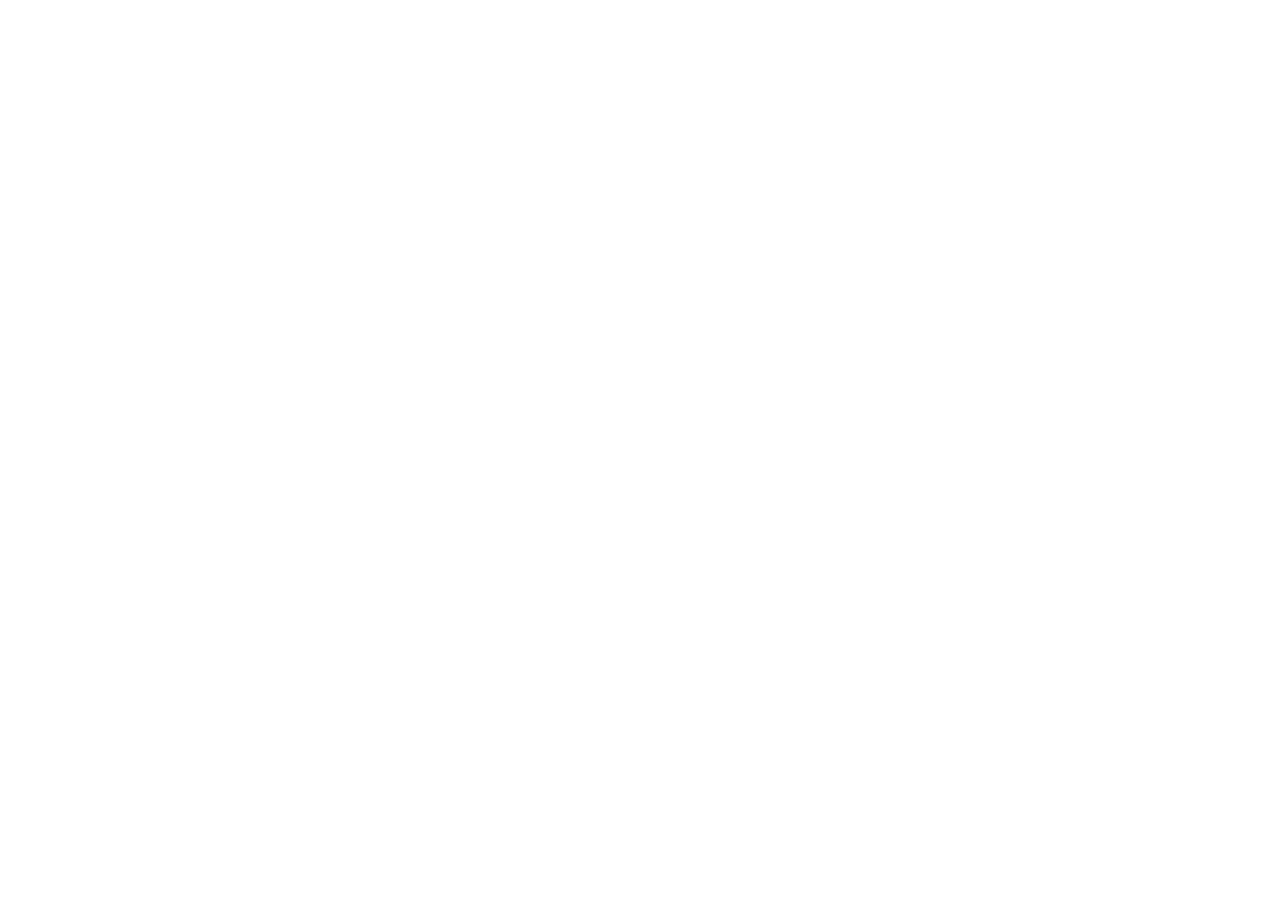
==== index.html @ b8e5d533 "Adding Template" ====
<!DOCTYPE html>
<html lang="en">
<head>
    <meta charset="UTF-8">
    <meta name="viewport" content="width=device-width, initial-scale=1.0">
    <title>Portfolio</title>
    <link rel="stylesheet" href="style.css">
</head>
<body>

    

</body>
</html>
---- style.css ----
* {
    box-sizing: border-box;
    margin: 0;
    padding: 0;
}

body {
    font-family: system-ui, -apple-system, BlinkMacSystemFont, 'Segoe UI', Roboto, sans-serif;
    line-height: 1.6;
    background-color: #ffffff;
    color: #000000;
}
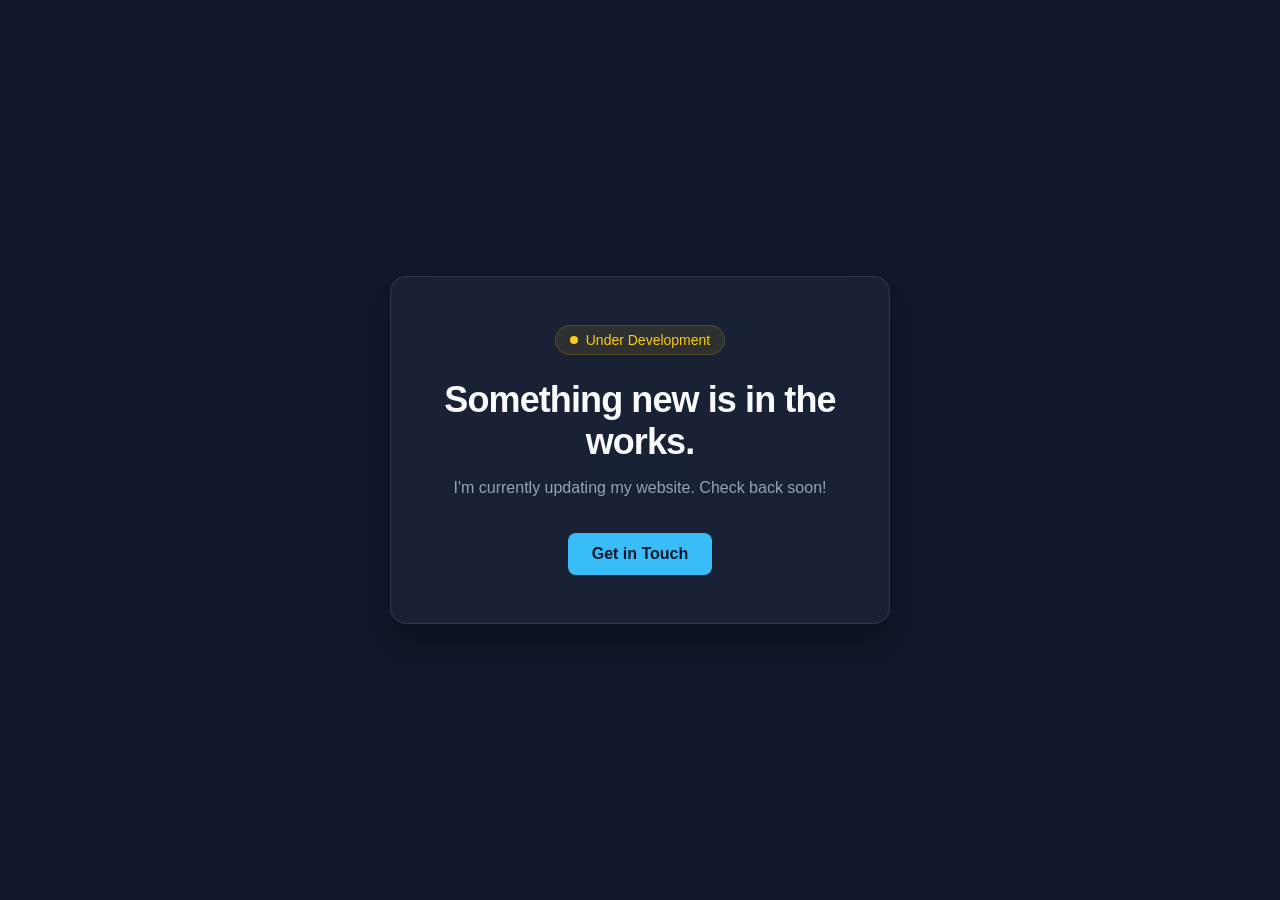
==== commit 597c00f9: "Under Development" ====
--- a/index.html
+++ b/index.html
@@ -3,12 +3,20 @@
 <head>
     <meta charset="UTF-8">
     <meta name="viewport" content="width=device-width, initial-scale=1.0">
-    <title>Portfolio</title>
+    <title> Under Construction</title>
     <link rel="stylesheet" href="style.css">
 </head>
 <body>
 
-    
+    <main class="container">
+        <div class="status-badge">
+            <span class="pulse"></span>
+            Under Development
+        </div>
+        <h1>Something new is in the works.</h1>
+        <p>I'm currently updating my website. Check back soon!</p>
+        <a href="mailto:gamersart2020@gmail.com" class="contact-btn">Get in Touch</a>
+    </main>
 
 </body>
 </html>
--- a/style.css
+++ b/style.css
@@ -1,12 +1,96 @@
 * {
-    box-sizing: border-box;
     margin: 0;
     padding: 0;
+    box-sizing: border-box;
+    font-family: 'Segoe UI', Tahoma, Geneva, Verdana, sans-serif;
 }
 
 body {
-    font-family: system-ui, -apple-system, BlinkMacSystemFont, 'Segoe UI', Roboto, sans-serif;
+    min-height: 100vh;
+    display: flex;
+    align-items: center;
+    justify-content: center;
+    background: #0f172a;
+    color: #f8fafc;
+    padding: 1.5rem;
+}
+
+.container {
+    background: rgba(30, 41, 59, 0.7);
+    border: 1px solid rgba(255, 255, 255, 0.1);
+    backdrop-filter: blur(12px);
+    border-radius: 1rem;
+    padding: 3rem 2rem;
+    max-width: 500px;
+    width: 100%;
+    text-align: center;
+    box-shadow: 0 20px 25px -5px rgba(0, 0, 0, 0.3);
+}
+
+.status-badge {
+    display: inline-flex;
+    align-items: center;
+    gap: 0.5rem;
+    background: rgba(234, 179, 8, 0.1);
+    color: #facc15;
+    border: 1px solid rgba(234, 179, 8, 0.2);
+    padding: 0.375rem 0.875rem;
+    border-radius: 9999px;
+    font-size: 0.875rem;
+    font-weight: 500;
+    margin-bottom: 1.5rem;
+}
+
+.pulse {
+    width: 8px;
+    height: 8px;
+    background-color: #facc15;
+    border-radius: 50%;
+    box-shadow: 0 0 0 0 rgba(250, 204, 21, 0.7);
+    animation: pulse 1.8s infinite;
+}
+
+@keyframes pulse {
+    0% {
+        transform: scale(0.95);
+        box-shadow: 0 0 0 0 rgba(250, 204, 21, 0.7);
+    }
+    70% {
+        transform: scale(1);
+        box-shadow: 0 0 0 8px rgba(250, 204, 21, 0);
+    }
+    100% {
+        transform: scale(0.95);
+        box-shadow: 0 0 0 0 rgba(250, 204, 21, 0);
+    }
+}
+
+h1 {
+    font-size: 2.25rem;
+    font-weight: 700;
+    margin-bottom: 0.75rem;
+    letter-spacing: -0.025em;
+}
+
+p {
+    color: #94a3b8;
     line-height: 1.6;
-    background-color: #ffffff;
-    color: #000000;
+    margin-bottom: 2rem;
+    font-size: 1rem;
 }
+
+.contact-btn {
+    display: inline-block;
+    background: #38bdf8;
+    color: #0f172a;
+    text-decoration: none;
+    font-weight: 600;
+    padding: 0.75rem 1.5rem;
+    border-radius: 0.5rem;
+    transition: background 0.2s ease, transform 0.1s ease;
+}
+
+.contact-btn:hover {
+    background: #7dd3fc;
+    transform: translateY(-1px);
+}
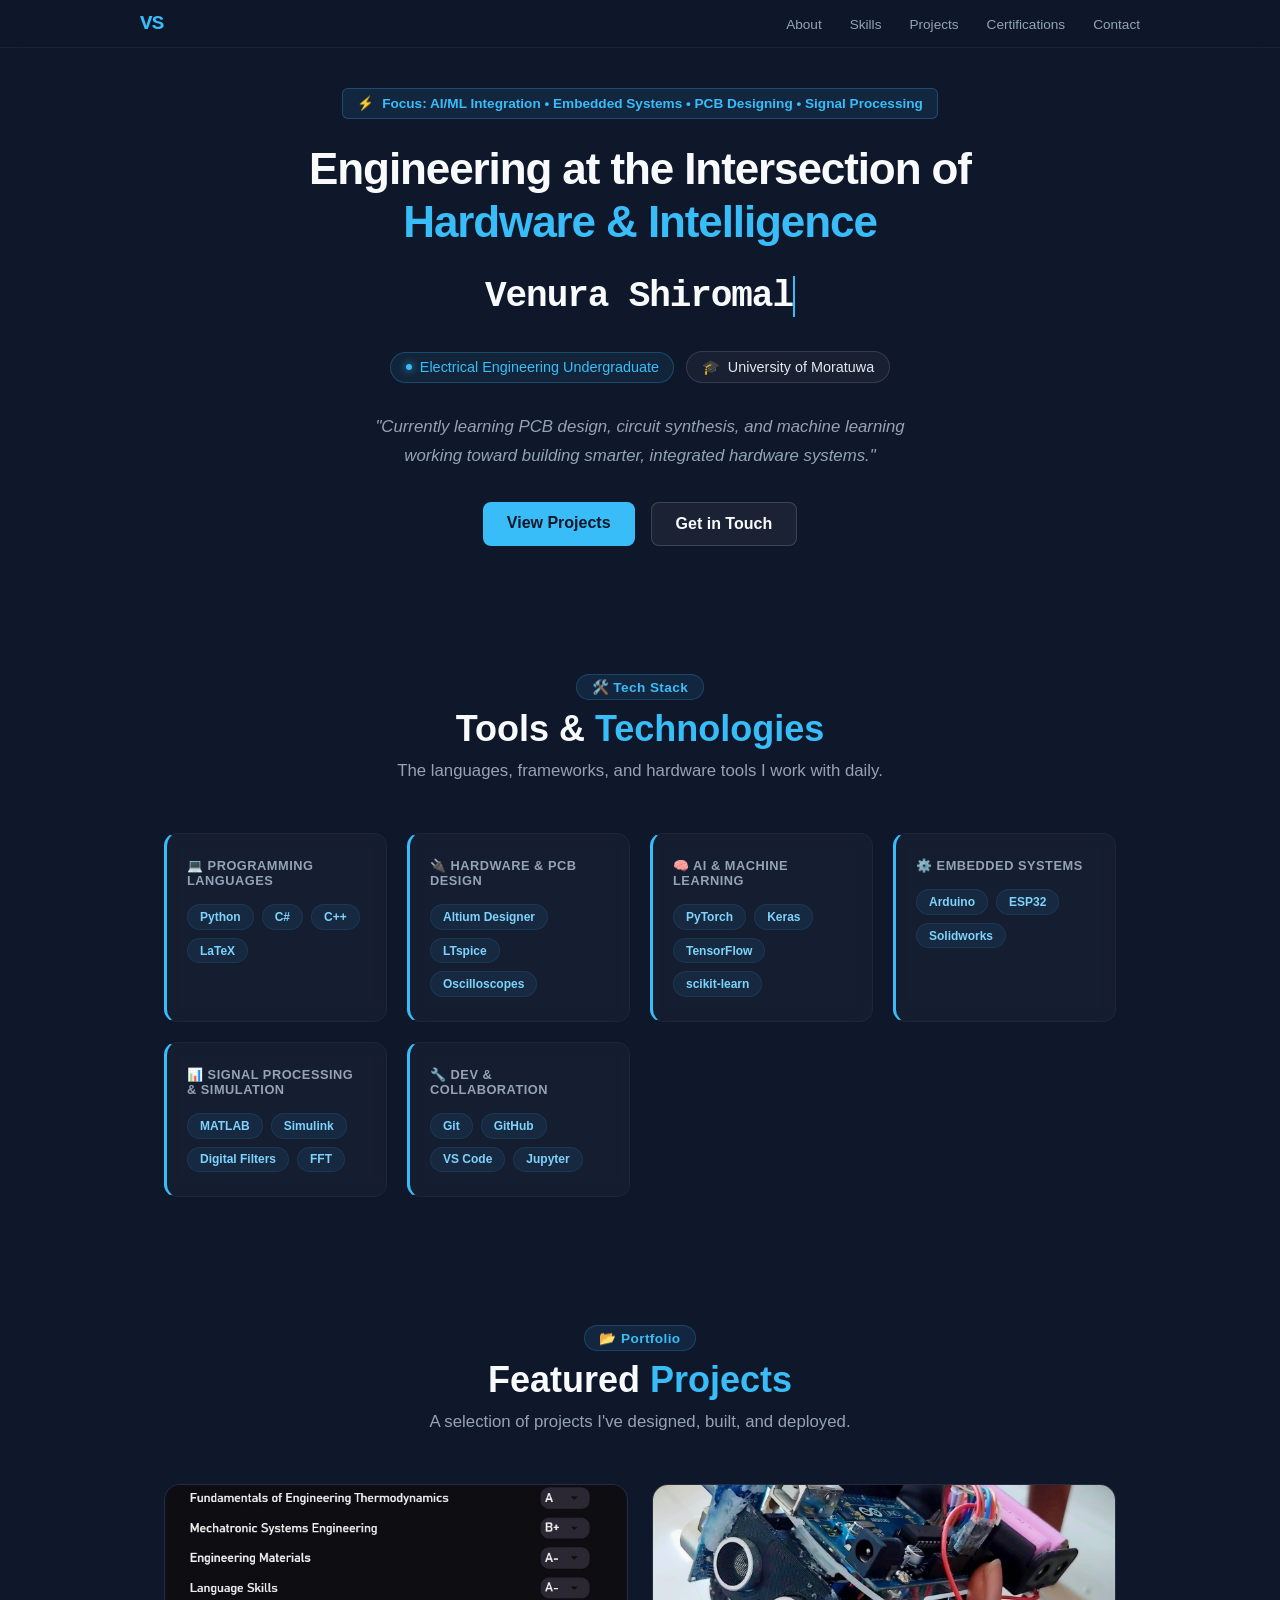
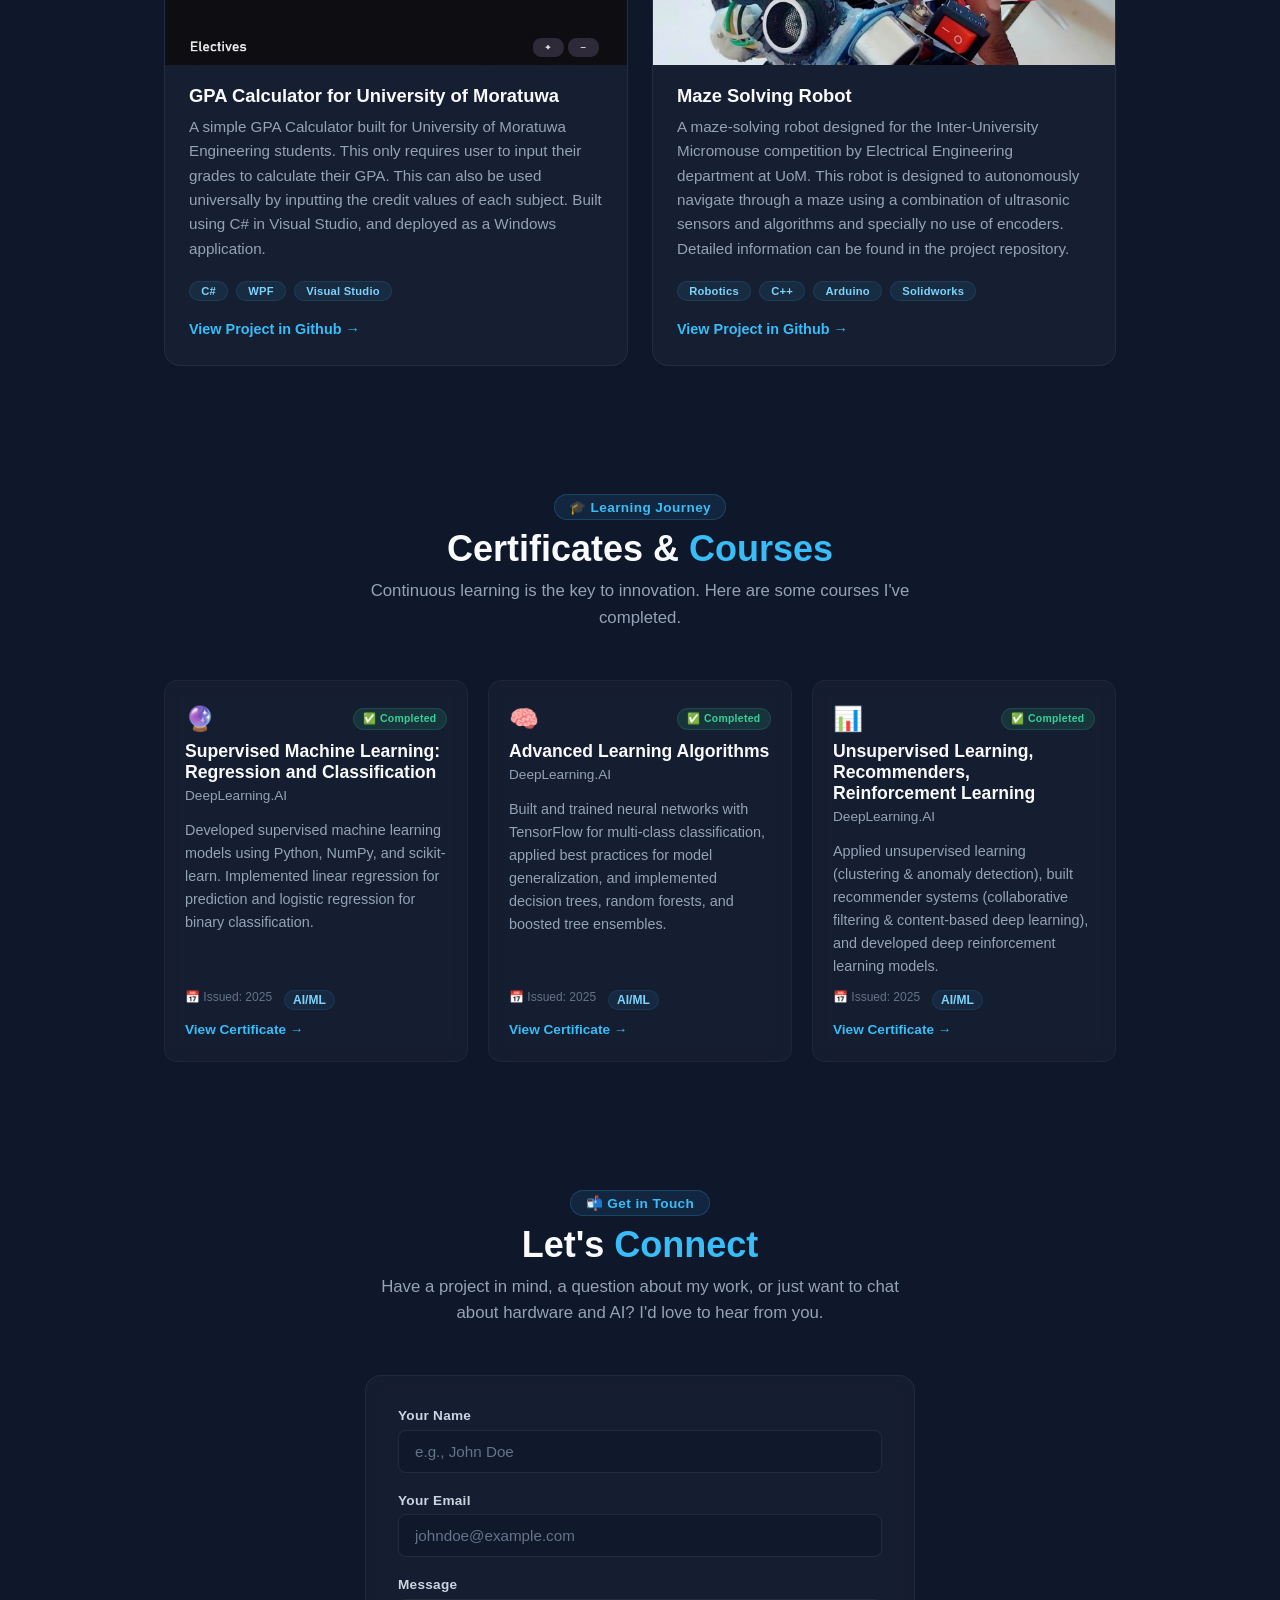
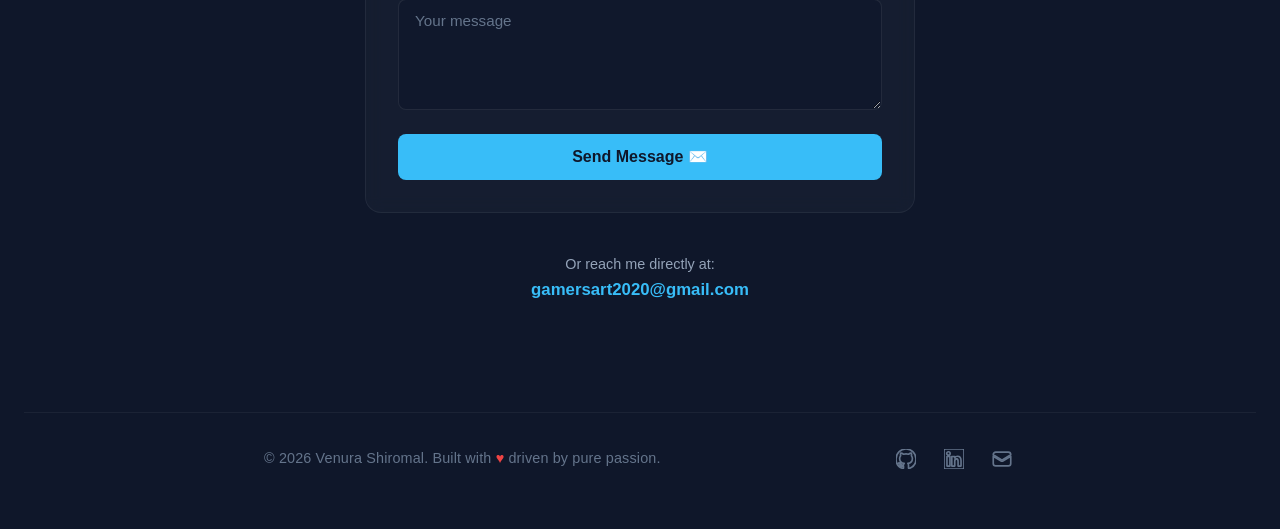
==== commit 0d8b7f8b: "MySite_v1.0" ====
--- a/index.html
+++ b/index.html
@@ -3,20 +3,339 @@
 <head>
     <meta charset="UTF-8">
     <meta name="viewport" content="width=device-width, initial-scale=1.0">
-    <title> Under Construction</title>
+    <title> Venura Shiromal </title>
     <link rel="stylesheet" href="style.css">
 </head>
 <body>
 
-    <main class="container">
-        <div class="status-badge">
-            <span class="pulse"></span>
-            Under Development
-        </div>
-        <h1>Something new is in the works.</h1>
-        <p>I'm currently updating my website. Check back soon!</p>
-        <a href="mailto:gamersart2020@gmail.com" class="contact-btn">Get in Touch</a>
-    </main>
+    <!-- ===== TITLE SECTION ===== -->
+    <section id="about" class="hero-section">
+        <div class="focus-badge">
+            <span class="lightning-icon">⚡</span> Focus: AI/ML Integration • Embedded Systems • PCB Designing • Signal Processing
+        </div>
+        
+        <h1 style="margin-bottom: 20px;">Engineering at the Intersection of <span class="accent-text">Hardware & Intelligence</span></h1>
+
+        <div style="margin-bottom: 0px;" class="name-container">
+            <div class="typewriter-wrapper">
+                <span class="developer-name typewriter">Venura Shiromal</span>
+            </div> <br>
+        </div>
+
+        <div style="margin-bottom: 30px;" class="subtitle-badge-container">
+            <span class="role-pill">
+                <span class="role-glow"></span> Electrical Engineering Undergraduate
+            </span>
+            <span class="uni-pill">
+                <span class="uni-icon">🎓</span> University of Moratuwa
+            </span>
+        </div>
+
+        <p class="hero-description"> <i>
+            "Currently learning PCB design, circuit synthesis, and machine learning <br>
+            working toward building smarter, integrated hardware systems."
+        </i> </p>
+
+        <div class="hero-buttons">
+            <a href="#projects" class="btn btn-primary">View Projects</a>
+            <a href="#contact" class="btn btn-secondary">Get in Touch</a>
+        </div>
+    </section>
+
+    <!-- ===== SKILLS SECTION ===== -->
+    <section id="skills" class="skills-section">
+        <div class="skills-container">
+            <div class="section-header">
+                <span class="section-tag">🛠️ Tech Stack</span>
+                <h2 class="section-title">Tools & <span class="accent-text">Technologies</span></h2>
+                <p class="section-subtitle">
+                    The languages, frameworks, and hardware tools I work with daily.
+                </p>
+            </div>
+
+            <div class="skills-grid">
+                <div class="skill-card">
+                    <h3 class="skill-category">💻 Programming Languages</h3>
+                    <div class="skill-tags">
+                        <span class="skill-tag">Python</span>
+                        <span class="skill-tag">C#</span>
+                        <span class="skill-tag">C++</span>
+                        <span class="skill-tag">LaTeX</span>
+                    </div>
+                </div>
+
+                <div class="skill-card">
+                    <h3 class="skill-category">🔌 Hardware & PCB Design</h3>
+                    <div class="skill-tags">
+                        <span class="skill-tag">Altium Designer</span>
+                        <span class="skill-tag">LTspice</span>
+                        <span class="skill-tag">Oscilloscopes</span>
+                    </div>
+                </div>
+
+                <div class="skill-card">
+                    <h3 class="skill-category">🧠 AI & Machine Learning</h3>
+                    <div class="skill-tags">
+                        <span class="skill-tag">PyTorch</span>
+                        <span class="skill-tag">Keras</span>
+                        <span class="skill-tag">TensorFlow</span>
+                        <span class="skill-tag">scikit-learn</span>
+                    </div>
+                </div>
+
+                <div class="skill-card">
+                    <h3 class="skill-category">⚙️ Embedded Systems</h3>
+                    <div class="skill-tags">
+                        <span class="skill-tag">Arduino</span>
+                        <span class="skill-tag">ESP32</span>
+                        <span class="skill-tag">Solidworks</span>
+                    </div>
+                </div>
+
+                <div class="skill-card">
+                    <h3 class="skill-category">📊 Signal Processing & Simulation</h3>
+                    <div class="skill-tags">
+                        <span class="skill-tag">MATLAB</span>
+                        <span class="skill-tag">Simulink</span>
+                        <span class="skill-tag">Digital Filters</span>
+                        <span class="skill-tag">FFT</span>
+                    </div>
+                </div>
+
+                <div class="skill-card">
+                    <h3 class="skill-category">🔧 Dev & Collaboration</h3>
+                    <div class="skill-tags">
+                        <span class="skill-tag">Git</span>
+                        <span class="skill-tag">GitHub</span>
+                        <span class="skill-tag">VS Code</span>
+                        <span class="skill-tag">Jupyter</span>
+                    </div>
+                </div>
+            </div>
+        </div>
+    </section>
+
+    <!-- ===== PROJECTS SECTION ===== -->
+    <section id="projects" class="projects-section">
+        <div class="projects-container">
+            <div class="section-header">
+                <span class="section-tag">📂 Portfolio</span>
+                <h2 class="section-title">Featured <span class="accent-text">Projects</span></h2>
+                <p class="section-subtitle">
+                    A selection of projects I've designed, built, and deployed.
+                </p>
+            </div>
+
+            <div class="projects-grid">
+                
+                <div class="project-card">
+                    <div class="project-image">
+                        <img src="./media/projects/gpa_cal.jpg" alt="GPA Calculator" style="
+                                width: 100%;               
+                                height: auto;          
+                                display: block;
+                                transform: translateY(15px);
+                            ">
+                    </div>
+                    <div class="project-content">
+                        <h3 class="project-title">GPA Calculator for University of Moratuwa</h3>
+                        <p class="project-description">
+                            A simple GPA Calculator built for University of Moratuwa Engineering students. 
+                            This only requires user to input their grades to calculate their GPA.
+                            This can also be used universally by inputting the credit values of each subject.
+                            Built using C# in Visual Studio, and deployed as a Windows application.
+                        </p>
+                        <div class="tech-tags">
+                            <span class="tag">C#</span>
+                            <span class="tag">WPF</span>
+                            <span class="tag">Visual Studio</span>
+                        </div>
+                        <a href="https://github.com/Venura-Shiromal/GPA-Calculator-BetterGUI" class="project-link">View Project in Github →</a>
+                    </div>
+                </div>
+
+                <div class="project-card">
+                    <div class="project-image">
+                        <img src="./media/projects/micromouse.jpg" alt="Micromouse" style="
+                                width: 100%;               
+                                height: auto;          
+                                display: block;
+                                transform: translateY(35px);
+                            ">
+                    </div>
+                    <div class="project-content">
+                        <h3 class="project-title">Maze Solving Robot</h3>
+                        <p class="project-description">
+                            A maze-solving robot designed for the Inter-University Micromouse competition by Electrical Engineering department at UoM.
+                            This robot is designed to autonomously navigate through a maze using a combination of ultrasonic sensors and algorithms and specially no use of encoders.
+                            Detailed information can be found in the project repository.
+                        </p>
+                        <div class="tech-tags">
+                            <span class="tag">Robotics</span>
+                            <span class="tag">C++</span>
+                            <span class="tag">Arduino</span>
+                            <span class="tag">Solidworks</span>
+                        </div>
+                        <a href="https://github.com/Venura-Shiromal/Micromouse-Competition-EE" class="project-link">View Project in Github →</a>
+                    </div>
+                </div>
+
+            </div>
+        </div>
+    </section>
+
+    <!-- ===== CERTIFICATIONS SECTION ===== -->
+    <section id="certifications" class="certs-section">
+        <div class="certs-container">
+            <div class="section-header">
+                <span class="section-tag">🎓 Learning Journey</span>
+                <h2 class="section-title">Certificates & <span class="accent-text">Courses</span></h2>
+                <p class="section-subtitle">
+                    Continuous learning is the key to innovation. Here are some courses I've completed.
+                </p>
+            </div>
+
+            <div class="certs-grid">
+                <div class="cert-card">
+                    <div class="cert-header">
+                        <span class="cert-emoji">🔮</span>
+                        <span class="cert-status">✅ Completed</span>
+                    </div>
+                    <h3 class="cert-title">Supervised Machine Learning: Regression and Classification</h3>
+                    <p class="cert-issuer">DeepLearning.AI</p>
+                    <p class="cert-description">
+                        Developed supervised machine learning models using Python, NumPy, and scikit-learn. Implemented linear regression for prediction and logistic regression for binary classification.
+                    </p>
+                    <div class="cert-meta">
+                        <span class="cert-date">📅 Issued: 2025</span>
+                        <span class="cert-category">AI/ML</span>
+                    </div>
+                    <a href="https://www.coursera.org/account/accomplishments/verify/RC9UXZXHXT87" class="cert-link">View Certificate →</a>
+                </div>
+
+                <div class="cert-card">
+                    <div class="cert-header">
+                        <span class="cert-emoji">🧠</span>
+                        <span class="cert-status">✅ Completed</span>
+                    </div>
+                    <h3 class="cert-title">Advanced Learning Algorithms</h3>
+                    <p class="cert-issuer">DeepLearning.AI</p>
+                    <p class="cert-description">
+                        Built and trained neural networks with TensorFlow for multi-class classification, applied best practices for model generalization, and implemented decision trees, random forests, and boosted tree ensembles.
+                    </p>
+                    <div class="cert-meta">
+                        <span class="cert-date">📅 Issued: 2025</span>
+                        <span class="cert-category">AI/ML</span>
+                    </div>
+                    <a href="https://www.coursera.org/account/accomplishments/verify/KI1WAWE8T4SK" class="cert-link">View Certificate →</a>
+                </div>
+
+                <div class="cert-card">
+                    <div class="cert-header">
+                        <span class="cert-emoji">📊</span>
+                        <span class="cert-status">✅ Completed</span>
+                    </div>
+                    <h3 class="cert-title">Unsupervised Learning, Recommenders, Reinforcement Learning</h3>
+                    <p class="cert-issuer">DeepLearning.AI</p>
+                    <p class="cert-description">
+                        Applied unsupervised learning (clustering & anomaly detection), built recommender systems (collaborative filtering & content-based deep learning), and developed deep reinforcement learning models.    
+                    </p>
+                    <div class="cert-meta">
+                        <span class="cert-date">📅 Issued: 2025</span>
+                        <span class="cert-category">AI/ML</span>
+                    </div>
+                    <a href="https://www.coursera.org/account/accomplishments/verify/1K06G6HKYJSP" class="cert-link">View Certificate →</a>
+                </div>
+
+            </div>
+        </div>
+    </section>
+
+    <!-- ===== CONTACT SECTION ===== -->
+    <section id="contact" class="contact-section">
+        <div class="contact-container">
+            <div class="section-header">
+                <span class="section-tag">📬 Get in Touch</span>
+                <h2 class="section-title">Let's <span class="accent-text">Connect</span></h2>
+                <p class="section-subtitle">
+                    Have a project in mind, a question about my work, or just want to chat about 
+                    hardware and AI? I'd love to hear from you.
+                </p>
+            </div>
+
+            <div class="contact-wrapper">
+                <form class="contact-form" action="https://formspree.io/f/xwleewqd" method="POST">
+                    <div class="form-group">
+                        <label for="name">Your Name</label>
+                        <input type="text" id="name" name="name" placeholder="e.g., John Doe" required>
+                    </div>
+                    <div class="form-group">
+                        <label for="email">Your Email</label>
+                        <input type="email" id="email" name="_replyto" placeholder="johndoe@example.com" required>
+                    </div>
+                    <div class="form-group">
+                        <label for="message">Message</label>
+                        <textarea id="message" name="message" rows="5" placeholder="Your message" required></textarea>
+                    </div>
+                    <button type="submit" class="btn btn-primary submit-btn">
+                        Send Message ✉️
+                    </button>
+                </form>
+
+                <div class="direct-contact">
+                    <p>Or reach me directly at:</p>
+                    <a href="mailto:gamersart2020@gmail.com" class="email-link">gamersart2020@gmail.com</a>
+                </div>
+            </div>
+        </div>
+    </section>
+
+    <!-- ===== NAVIGATION BAR ===== -->
+    <nav class="navbar" id="navbar">
+        <div class="nav-container">
+            <a href="#home" class="nav-logo">VS</a>
+            <ul class="nav-links">
+                <li><a href="#about">About</a></li>
+                <li><a href="#skills">Skills</a></li>
+                <li><a href="#projects">Projects</a></li>
+                <li><a href="#certifications">Certifications</a></li>
+                <li><a href="#contact">Contact</a></li>
+            </ul>
+            <button class="nav-toggle" id="navToggle" aria-label="Toggle navigation">
+                <span></span>
+                <span></span>
+                <span></span>
+            </button>
+        </div>
+    </nav>
+
+    <!-- ===== FOOTER ===== -->
+
+    <footer class="site-footer">
+        <div class="footer-container">
+            <p class="footer-copy">
+                &copy; 2026 Venura Shiromal. Built with <span class="footer-heart">♥</span> driven by pure passion.
+            </p>
+            <div class="footer-socials">
+                <a href="https://github.com/Venura-Shiromal" target="_blank" aria-label="GitHub" class="social-link">
+                    <svg xmlns="http://www.w3.org/2000/svg" width="20" height="20" viewBox="0 0 24 24" fill="none" stroke="currentColor" stroke-width="2" stroke-linecap="round" stroke-linejoin="round">
+                        <path d="M12 0C5.37 0 0 5.37 0 12c0 5.31 3.435 9.795 8.205 11.385.6.105.825-.255.825-.57 0-.285-.015-1.23-.015-2.235-3.015.555-3.795-.735-4.035-1.41-.135-.345-.72-1.41-1.23-1.695-.42-.225-1.02-.78-.015-.795.945-.015 1.62.87 1.845 1.23 1.08 1.815 2.805 1.305 3.495.99.105-.78.42-1.305.765-1.605-2.67-.3-5.46-1.335-5.46-5.925 0-1.305.465-2.385 1.23-3.225-.12-.3-.54-1.53.12-3.15 0 0 1.005-.315 3.3 1.23.96-.27 1.98-.405 3-.405s2.04.135 3 .405c2.295-1.56 3.3-1.23 3.3-1.23.66 1.62.24 2.85.12 3.15.765.84 1.23 1.905 1.23 3.225 0 4.605-2.805 5.625-5.475 5.925.435.375.81 1.095.81 2.22 0 1.605-.015 2.895-.015 3.3 0 .315.225.69.825.57A12.02 12.02 0 0024 12c0-6.63-5.37-12-12-12z"/>
+                    </svg>
+                </a>
+                <a href="https://www.linkedin.com/in/venura-shiromal-697313330/" target="_blank" aria-label="LinkedIn" class="social-link">
+                    <svg xmlns="http://www.w3.org/2000/svg" width="20" height="20" viewBox="0 0 24 24" fill="none" stroke="currentColor" stroke-width="2" stroke-linecap="round" stroke-linejoin="round">
+                        <path d="M20.447 20.452h-3.554v-5.569c0-1.328-.027-3.037-1.852-3.037-1.853 0-2.136 1.445-2.136 2.939v5.667H9.351V9h3.414v1.561h.046c.477-.9 1.637-1.85 3.37-1.85 3.601 0 4.267 2.37 4.267 5.455v6.286zM5.337 7.433c-1.144 0-2.063-.926-2.063-2.065 0-1.138.92-2.063 2.063-2.063 1.14 0 2.064.925 2.064 2.063 0 1.139-.925 2.065-2.064 2.065zm1.782 13.019H3.555V9h3.564v11.452zM22.225 0H1.771C.792 0 0 .774 0 1.729v20.542C0 23.227.792 24 1.771 24h20.451C23.2 24 24 23.227 24 22.271V1.729C24 .774 23.2 0 22.222 0h.003z"/>
+                    </svg>
+                </a>
+                <a href="mailto:your.email@example.com" aria-label="Email" class="social-link">
+                    <svg xmlns="http://www.w3.org/2000/svg" width="20" height="20" viewBox="0 0 24 24" fill="none" stroke="currentColor" stroke-width="2" stroke-linecap="round" stroke-linejoin="round">
+                        <path d="M1.5 8.67v8.58a3 3 0 003 3h15a3 3 0 003-3V8.67l-8.928 5.493a3 3 0 01-3.144 0L1.5 8.67z"/>
+                        <path d="M22.5 6.908V6.75a3 3 0 00-3-3h-15a3 3 0 00-3 3v.158l9.714 5.978a1.5 1.5 0 001.572 0L22.5 6.908z"/>
+                    </svg>
+                </a>
+            </div>
+        </div>
+    </footer>
 
 </body>
 </html>
--- a/style.css
+++ b/style.css
@@ -5,9 +5,41 @@
     font-family: 'Segoe UI', Tahoma, Geneva, Verdana, sans-serif;
 }
 
+html {
+    scroll-behavior: smooth;
+}
+
+@import url('https://fonts.googleapis.com/css2?family=JetBrains+Mono:wght@600;800&display=swap');
+
+@keyframes typing {
+    from { width: 0; }
+    to { width: 100%; }
+}
+
+@keyframes blink {
+    from, to { border-color: transparent; }
+    50% { border-color: #38bdf8; }
+}
+
+@keyframes pulse {
+    0% {
+        transform: scale(0.9);
+        box-shadow: 0 0 0 0 rgba(56, 189, 248, 0.7);
+    }
+    70% {
+        transform: scale(1);
+        box-shadow: 0 0 0 6px rgba(56, 189, 248, 0);
+    }
+    100% {
+        transform: scale(0.9);
+        box-shadow: 0 0 0 0 rgba(56, 189, 248, 0);
+    }
+}
+
 body {
     min-height: 100vh;
     display: flex;
+    flex-direction: column;  
     align-items: center;
     justify-content: center;
     background: #0f172a;
@@ -50,21 +82,6 @@
     animation: pulse 1.8s infinite;
 }
 
-@keyframes pulse {
-    0% {
-        transform: scale(0.95);
-        box-shadow: 0 0 0 0 rgba(250, 204, 21, 0.7);
-    }
-    70% {
-        transform: scale(1);
-        box-shadow: 0 0 0 8px rgba(250, 204, 21, 0);
-    }
-    100% {
-        transform: scale(0.95);
-        box-shadow: 0 0 0 0 rgba(250, 204, 21, 0);
-    }
-}
-
 h1 {
     font-size: 2.25rem;
     font-weight: 700;
@@ -93,4 +110,878 @@
 .contact-btn:hover {
     background: #7dd3fc;
     transform: translateY(-1px);
+}
+
+.hero-section {
+    max-width: 800px;
+    margin: 0 auto;
+    padding: 4rem 1.5rem;
+    text-align: center;
+    display: flex;
+    flex-direction: column;
+    align-items: center;
+}
+
+.focus-badge {
+    display: inline-flex;
+    align-items: center;
+    gap: 0.5rem;
+    background: rgba(56, 189, 248, 0.1);
+    color: #38bdf8;
+    border: 1px solid rgba(56, 189, 248, 0.25);
+    padding: 0.4rem 0.9rem;
+    border-radius: 6px;
+    font-size: 0.85rem;
+    font-weight: 600;
+    margin-bottom: 1.5rem;
+}
+
+.hero-section h1 {
+    font-size: 2.75rem;
+    line-height: 1.2;
+    font-weight: 800;
+    color: #f8fafc;
+    margin-bottom: 0.5rem;
+}
+
+.sub-title {
+    font-size: 1.05rem;
+    color: #cbd5e1;
+    font-weight: 400;
+    margin-top: 0.35rem;
+    margin-bottom: 0;
+}
+
+.accent-text {
+    color: #38bdf8;
+}
+
+.hero-description {
+    font-size: 1.05rem;
+    color: #94a3b8;
+    line-height: 1.7;
+    margin-bottom: 2rem;
+    max-width: 650px;
+}
+
+.hero-buttons {
+    display: flex;
+    gap: 1rem;
+}
+
+.btn {
+    padding: 0.75rem 1.5rem;
+    border-radius: 8px;
+    font-weight: 600;
+    text-decoration: none;
+    transition: all 0.2s ease;
+}
+
+.btn-primary {
+    background: #38bdf8;
+    color: #0f172a;
+}
+
+.btn-primary:hover {
+    background: #7dd3fc;
+    transform: translateY(-2px);
+}
+
+.btn-secondary {
+    background: rgba(255, 255, 255, 0.05);
+    color: #f8fafc;
+    border: 1px solid rgba(255, 255, 255, 0.15);
+}
+
+.btn-secondary:hover {
+    background: rgba(255, 255, 255, 0.1);
+    transform: translateY(-2px);
+}
+
+.typewriter-wrapper {
+    display: inline-block;
+}
+
+.typewriter {
+    display: inline-block;
+    overflow: hidden;
+    white-space: nowrap;
+    border-right: 2px solid #38bdf8;
+    width: 0;
+    animation: 
+        typing 2.5s steps(15, end) forwards,
+        blink 0.8s step-end infinite;
+}
+
+.name-container {
+    margin: 0.5rem 0 1rem 0;
+    display: flex;
+    flex-direction: column;
+    align-items: center;
+}
+
+.developer-name {
+    font-family: 'JetBrains Mono', monospace;
+    font-size: 2.25rem;
+    font-weight: 800;
+    letter-spacing: -0.03em;
+}
+
+.subtitle-badge-container {
+    display: flex;
+    align-items: center;
+    justify-content: center;
+    gap: 0.75rem;
+    flex-wrap: wrap;
+    margin-top: 0.75rem;
+}
+
+.role-pill, .uni-pill {
+    display: inline-flex;
+    align-items: center;
+    gap: 0.5rem;
+    padding: 0.4rem 0.9rem;
+    border-radius: 9999px;
+    font-size: 0.9rem;
+    font-weight: 500;
+    transition: all 0.25 ease;
+}
+
+.role-pill {
+    background: rgba(56, 189, 248, 0.08);
+    color: #38bdf8;
+    border: 1px solid rgba(56, 189, 248, 0.25);
+    transition: all 0.2s ease;
+}
+
+.uni-pill {
+    background: rgba(255, 255, 255, 0.04);
+    color: #e2e8f0;
+    border: 1px solid rgba(255, 255, 255, 0.12);
+    transition: all 0.2s ease;
+}
+
+.role-glow {
+    width: 6px;
+    height: 6px;
+    background-color: #38bdf8;
+    border-radius: 50%;
+    box-shadow: 0 0 8px #38bdf8;
+    
+    animation: pulse 1.8s infinite ease-in-out;
+    
+    display: inline-block;
+}
+
+.role-pill:hover, .uni-pill:hover {
+    transform: translateY(-2px);
+    border-color: rgba(56, 189, 248, 0.5);
+}
+
+@keyframes typing {
+    from { width: 0; }
+    to { width: 100%; }
+}
+
+@keyframes blink {
+    from, to { border-color: transparent; }
+    50% { border-color: #38bdf8; }
+}
+
+.site-footer {
+    width: 100%;
+    margin-top: 2rem;
+    border-top: 1px solid rgba(255, 255, 255, 0.05);
+}
+
+.footer-container {
+    max-width: 800px;
+    margin: 0 auto;
+    padding: 2rem 1.5rem;
+    display: flex;
+    justify-content: space-between;
+    align-items: center;
+    flex-wrap: wrap;
+    gap: 1rem;
+}
+
+.footer-copy {
+    font-size: 0.9rem;
+    color: #64748b;
+    margin-bottom: 0;
+    letter-spacing: 0.01em;
+}
+
+.footer-heart {
+    color: #ef4444;
+    display: inline-block;
+    transition: transform 0.2s ease;
+}
+
+.footer-heart:hover {
+    transform: scale(1.3);
+}
+
+.footer-socials {
+    display: flex;
+    align-items: center;
+    gap: 1.25rem;
+}
+
+.social-link {
+    color: #64748b;
+    transition: all 0.25s ease;
+    display: flex;
+    align-items: center;
+    justify-content: center;
+    padding: 0.25rem;
+    border-radius: 6px;
+    text-decoration: none;
+}
+
+.social-link:hover {
+    color: #38bdf8;
+    transform: translateY(-2px);
+}
+
+@media (max-width: 640px) {
+    .footer-container {
+        flex-direction: column;
+        text-align: center;
+        gap: 0.75rem;
+    }
+
+    .footer-socials {
+        gap: 1.5rem;
+    }
+}
+
+.projects-section {
+    width: 100%;
+    max-width: 1000px;
+    margin: 0 auto;
+    padding: 4rem 1.5rem;
+}
+
+.section-header {
+    text-align: center;
+    margin-bottom: 3rem;
+}
+
+.section-tag {
+    display: inline-block;
+    font-size: 0.85rem;
+    font-weight: 600;
+    color: #38bdf8;
+    background: rgba(56, 189, 248, 0.1);
+    padding: 0.25rem 0.9rem;
+    border-radius: 9999px;
+    border: 1px solid rgba(56, 189, 248, 0.2);
+    margin-bottom: 0.5rem;
+    letter-spacing: 0.03em;
+}
+
+.section-title {
+    font-size: 2.25rem;
+    font-weight: 800;
+    color: #f8fafc;
+    margin-bottom: 0.5rem;
+}
+
+.section-subtitle {
+    font-size: 1.05rem;
+    color: #94a3b8;
+    max-width: 550px;
+    margin: 0 auto;
+}
+
+.projects-grid {
+    display: grid;
+    grid-template-columns: repeat(auto-fit, minmax(280px, 1fr));
+    gap: 1.5rem;
+}
+
+.project-card {
+    background: rgba(30, 41, 59, 0.5);
+    backdrop-filter: blur(8px);
+    border: 1px solid rgba(255, 255, 255, 0.06);
+    border-radius: 1rem;
+    overflow: hidden;          
+    transition: all 0.3s ease;
+    display: flex;
+    flex-direction: column;
+}
+
+.project-card:hover {
+    transform: translateY(-4px);
+    border-color: rgba(56, 189, 248, 0.3);
+    background: rgba(30, 41, 59, 0.8);
+    box-shadow: 0 12px 24px -8px rgba(0, 0, 0, 0.4);
+}
+
+.project-image {
+    height: 180px;
+    display: flex;
+    align-items: center;
+    justify-content: center;
+    position: relative;
+    overflow: hidden;         
+}
+
+.project-emoji {
+    font-size: 3.5rem;
+    opacity: 0.85;
+    filter: drop-shadow(0 4px 8px rgba(0, 0, 0, 0.4));
+}
+
+.project-content {
+    padding: 1.25rem 1.5rem 1.75rem;
+    display: flex;
+    flex-direction: column;
+    flex-grow: 1;
+}
+
+.project-title {
+    font-size: 1.15rem;
+    font-weight: 700;
+    color: #f8fafc;
+    margin-bottom: 0.5rem;
+}
+
+.project-description {
+    font-size: 0.95rem;
+    color: #94a3b8;
+    line-height: 1.6;
+    flex-grow: 1;
+    margin-bottom: 1.25rem;
+}
+
+.tech-tags {
+    display: flex;
+    flex-wrap: wrap;
+    gap: 0.5rem;
+    margin-bottom: 1.25rem;
+}
+
+.tag {
+    background: rgba(56, 189, 248, 0.08);
+    color: #7dd3fc;
+    font-size: 0.7rem;
+    font-weight: 600;
+    padding: 0.2rem 0.7rem;
+    border-radius: 9999px;
+    border: 1px solid rgba(56, 189, 248, 0.12);
+    letter-spacing: 0.02em;
+}
+
+.project-link {
+    color: #38bdf8;
+    text-decoration: none;
+    font-weight: 600;
+    font-size: 0.9rem;
+    transition: all 0.2s ease;
+    display: inline-flex;
+    align-items: center;
+    gap: 0.3rem;
+    margin-top: auto;
+}
+
+.project-link:hover {
+    color: #7dd3fc;
+    gap: 0.6rem;
+}
+
+@media (max-width: 640px) {
+    .projects-grid {
+        grid-template-columns: 1fr;
+        max-width: 400px;
+        margin: 0 auto;
+    }
+
+    .section-title {
+        font-size: 1.75rem;
+    }
+
+    .project-image {
+        height: 140px; 
+    }
+}
+
+/* ===== CONTACT SECTION ===== */
+.contact-section {
+    width: 100%;
+    max-width: 800px;
+    margin: 0 auto;
+    padding: 4rem 1.5rem;
+}
+
+.contact-wrapper {
+    max-width: 550px;
+    margin: 0 auto;
+}
+
+.contact-form {
+    display: flex;
+    flex-direction: column;
+    gap: 1.25rem;
+    background: rgba(30, 41, 59, 0.4);
+    backdrop-filter: blur(8px);
+    border: 1px solid rgba(255, 255, 255, 0.06);
+    border-radius: 1rem;
+    padding: 2rem;
+}
+
+.form-group {
+    display: flex;
+    flex-direction: column;
+    gap: 0.4rem;
+}
+
+.form-group label {
+    font-size: 0.85rem;
+    font-weight: 600;
+    color: #cbd5e1;
+    letter-spacing: 0.02em;
+}
+
+.form-group input,
+.form-group textarea {
+    width: 100%;
+    padding: 0.75rem 1rem;
+    background: rgba(15, 23, 42, 0.6);
+    border: 1px solid rgba(255, 255, 255, 0.08);
+    border-radius: 0.5rem;
+    color: #f8fafc;
+    font-size: 0.95rem;
+    transition: all 0.3s ease;
+    outline: none;
+    font-family: inherit;
+    resize: vertical;
+}
+
+.form-group input::placeholder,
+.form-group textarea::placeholder {
+    color: #64748b;
+}
+
+.form-group input:focus,
+.form-group textarea:focus {
+    border-color: #38bdf8;
+    box-shadow: 0 0 0 3px rgba(56, 189, 248, 0.15);
+    background: rgba(15, 23, 42, 0.8);
+}
+
+.submit-btn {
+    width: 100%;
+    padding: 0.85rem;
+    margin-top: 0.25rem;
+    font-size: 1rem;
+    cursor: pointer;
+    border: none;
+    transition: all 0.3s ease;
+}
+
+.submit-btn:hover {
+    transform: translateY(-2px);
+    box-shadow: 0 8px 20px rgba(56, 189, 248, 0.25);
+}
+
+/* Direct contact alternative */
+.direct-contact {
+    text-align: center;
+    margin-top: 1.5rem;
+    padding: 1rem;
+}
+
+.direct-contact p {
+    font-size: 0.9rem;
+    color: #94a3b8;
+    margin-bottom: 0.25rem;
+}
+
+.email-link {
+    color: #38bdf8;
+    text-decoration: none;
+    font-weight: 600;
+    font-size: 1.05rem;
+    transition: all 0.2s ease;
+}
+
+.email-link:hover {
+    color: #7dd3fc;
+    text-decoration: underline;
+}
+
+/* Responsive */
+@media (max-width: 640px) {
+    .contact-form {
+        padding: 1.5rem;
+    }
+
+    .section-title {
+        font-size: 1.75rem;
+    }
+}
+
+/* ===== SKILLS SECTION ===== */
+.skills-section {
+    width: 100%;
+    max-width: 1000px;
+    margin: 0 auto;
+    padding: 4rem 1.5rem;
+}
+
+.skills-grid {
+    display: grid;
+    grid-template-columns: repeat(auto-fit, minmax(200px, 1fr));
+    gap: 1.25rem;
+}
+
+.skill-card {
+    background: rgba(30, 41, 59, 0.4);
+    backdrop-filter: blur(8px);
+    border: 1px solid rgba(255, 255, 255, 0.04);
+    border-radius: 0.8rem;
+    padding: 1.5rem 1.25rem;
+    border-left: 3px solid #38bdf8;
+    transition: all 0.3s ease;
+}
+
+.skill-card:hover {
+    transform: translateY(-4px);
+    background: rgba(30, 41, 59, 0.7);
+    border-color: rgba(56, 189, 248, 0.3);
+    box-shadow: 0 8px 20px rgba(0, 0, 0, 0.3);
+}
+
+.skill-category {
+    font-size: 0.8rem;
+    font-weight: 700;
+    color: #94a3b8;
+    letter-spacing: 0.04em;
+    margin-bottom: 1rem;
+    text-transform: uppercase;
+}
+
+.skill-tags {
+    display: flex;
+    flex-wrap: wrap;
+    gap: 0.5rem;
+}
+
+.skill-tag {
+    background: rgba(56, 189, 248, 0.08);
+    color: #7dd3fc;
+    font-size: 0.75rem;
+    font-weight: 600;
+    padding: 0.3rem 0.75rem;
+    border-radius: 9999px;
+    border: 1px solid rgba(56, 189, 248, 0.1);
+    transition: all 0.2s ease;
+    cursor: default;
+}
+
+.skill-tag:hover {
+    background: rgba(56, 189, 248, 0.18);
+    border-color: #38bdf8;
+    transform: scale(1.04);
+}
+
+/* ===== Responsive ===== */
+@media (max-width: 768px) {
+    .skills-grid {
+        grid-template-columns: repeat(auto-fit, minmax(160px, 1fr));
+        gap: 1rem;
+    }
+
+    .skill-card {
+        padding: 1.25rem 1rem;
+    }
+}
+
+@media (max-width: 480px) {
+    .skills-grid {
+        grid-template-columns: 1fr;
+        max-width: 350px;
+        margin: 0 auto;
+    }
+}
+
+/* ===== CERTIFICATIONS SECTION ===== */
+.certs-section {
+    width: 100%;
+    max-width: 1000px;
+    margin: 0 auto;
+    padding: 4rem 1.5rem;
+}
+
+.certs-grid {
+    display: grid;
+    grid-template-columns: repeat(auto-fit, minmax(260px, 1fr));
+    gap: 1.25rem;
+}
+
+.cert-card {
+    background: rgba(30, 41, 59, 0.4);
+    backdrop-filter: blur(8px);
+    border: 1px solid rgba(255, 255, 255, 0.04);
+    border-radius: 0.8rem;
+    padding: 1.5rem 1.25rem;
+    display: flex;
+    flex-direction: column;
+    transition: all 0.3s ease;
+}
+
+.cert-card:hover {
+    transform: translateY(-4px);
+    background: rgba(30, 41, 59, 0.7);
+    border-color: rgba(56, 189, 248, 0.25);
+    box-shadow: 0 8px 20px rgba(0, 0, 0, 0.3);
+}
+
+.cert-header {
+    display: flex;
+    justify-content: space-between;
+    align-items: center;
+    margin-bottom: 0.5rem;
+}
+
+.cert-emoji {
+    font-size: 1.5rem;
+}
+
+.cert-status {
+    font-size: 0.65rem;
+    font-weight: 700;
+    color: #34d399;
+    background: rgba(52, 211, 153, 0.12);
+    padding: 0.2rem 0.6rem;
+    border-radius: 9999px;
+    border: 1px solid rgba(52, 211, 153, 0.15);
+    letter-spacing: 0.03em;
+}
+
+.cert-title {
+    font-size: 1.1rem;
+    font-weight: 700;
+    color: #f8fafc;
+    margin-bottom: 0.15rem;
+}
+
+.cert-issuer {
+    font-size: 0.85rem;
+    color: #94a3b8;
+    margin-bottom: 0.75rem;
+}
+
+.cert-description {
+    font-size: 0.9rem;
+    color: #94a3b8;
+    line-height: 1.6;
+    flex-grow: 1;
+    margin-bottom: 0.75rem;
+}
+
+.cert-meta {
+    display: flex;
+    gap: 0.75rem;
+    flex-wrap: wrap;
+    margin-bottom: 0.75rem;
+    font-size: 0.75rem;
+}
+
+.cert-date {
+    color: #64748b;
+}
+
+.cert-category {
+    background: rgba(56, 189, 248, 0.08);
+    color: #7dd3fc;
+    padding: 0.1rem 0.5rem;
+    border-radius: 9999px;
+    border: 1px solid rgba(56, 189, 248, 0.1);
+    font-weight: 600;
+}
+
+.cert-link {
+    color: #38bdf8;
+    text-decoration: none;
+    font-weight: 600;
+    font-size: 0.85rem;
+    transition: all 0.2s ease;
+    display: inline-flex;
+    align-items: center;
+    gap: 0.3rem;
+    margin-top: auto;
+}
+
+.cert-link:hover {
+    color: #7dd3fc;
+    gap: 0.5rem;
+}
+
+@media (max-width: 768px) {
+    .certs-grid {
+        grid-template-columns: repeat(auto-fit, minmax(220px, 1fr));
+        gap: 1rem;
+    }
+}
+
+@media (max-width: 480px) {
+    .certs-grid {
+        grid-template-columns: 1fr;
+        max-width: 350px;
+        margin: 0 auto;
+    }
+
+    .cert-card {
+        padding: 1.25rem;
+    }
+}
+
+/* ===== NAVIGATION BAR ===== */
+.navbar {
+    position: fixed;
+    top: 0;
+    left: 0;
+    width: 100%;
+    z-index: 1000;
+    padding: 0.75rem 1.5rem;
+    background: rgba(15, 23, 42, 0.7);
+    backdrop-filter: blur(12px);         
+    border-bottom: 1px solid rgba(255, 255, 255, 0.05);
+}
+
+.navbar.scrolled {
+    background: rgba(15, 23, 42, 0.9);
+    backdrop-filter: blur(12px);
+    border-bottom: 1px solid rgba(255, 255, 255, 0.05);
+}
+
+.nav-container {
+    max-width: 1000px;
+    margin: 0 auto;
+    display: flex;
+    justify-content: space-between;
+    align-items: center;
+}
+
+.nav-logo {
+    font-family: 'JetBrains Mono', monospace;
+    font-size: 1.3rem;
+    font-weight: 800;
+    color: #38bdf8;
+    text-decoration: none;
+    letter-spacing: -0.03em;
+    transition: all 0.2s ease;
+}
+
+.nav-logo:hover {
+    color: #7dd3fc;
+}
+
+.nav-links {
+    display: flex;
+    list-style: none;
+    gap: 1.75rem;
+    align-items: center;
+    margin: 0;
+    padding: 0;
+}
+
+.nav-links a {
+    color: #94a3b8;
+    text-decoration: none;
+    font-size: 0.85rem;
+    font-weight: 500;
+    transition: all 0.2s ease;
+    padding: 0.25rem 0;
+    border-bottom: 2px solid transparent;
+}
+
+.nav-links a:hover {
+    color: #f8fafc;
+    border-bottom-color: #38bdf8;
+}
+
+/* Mobile toggle button (hidden on desktop) */
+.nav-toggle {
+    display: none;
+    flex-direction: column;
+    gap: 4px;
+    background: none;
+    border: none;
+    cursor: pointer;
+    padding: 0.25rem;
+}
+
+.nav-toggle span {
+    display: block;
+    width: 24px;
+    height: 2px;
+    background: #f8fafc;
+    transition: all 0.3s ease;
+}
+
+/* ===== Mobile Responsive ===== */
+@media (max-width: 768px) {
+    .nav-toggle {
+        display: flex;
+    }
+
+    .nav-links {
+        position: absolute;
+        top: 100%;
+        left: 0;
+        right: 0;
+        background: rgba(15, 23, 42, 0.95);
+        backdrop-filter: blur(12px);
+        flex-direction: column;
+        padding: 1.5rem;
+        gap: 1rem;
+        border-bottom: 1px solid rgba(255, 255, 255, 0.05);
+        transform: translateY(-120%);
+        transition: transform 0.3s ease;
+        opacity: 0;
+        pointer-events: none;
+    }
+
+    .nav-links.open {
+        transform: translateY(0);
+        opacity: 1;
+        pointer-events: all;
+    }
+
+    .nav-links a {
+        font-size: 1rem;
+        padding: 0.5rem 0;
+        border-bottom: none;
+        text-align: center;
+        width: 100%;
+    }
+
+    .nav-links a:hover {
+        border-bottom: none;
+    }
+
+    /* Hamburger animation when open */
+    .nav-toggle.open span:nth-child(1) {
+        transform: rotate(45deg) translate(4px, 4px);
+    }
+    .nav-toggle.open span:nth-child(2) {
+        opacity: 0;
+    }
+    .nav-toggle.open span:nth-child(3) {
+        transform: rotate(-45deg) translate(4px, -4px);
+    }
+}
+
+@media (max-width: 480px) {
+    .navbar {
+        padding: 0.5rem 1rem;
+    }
+
+    .nav-logo {
+        font-size: 1.1rem;
+    }
 }
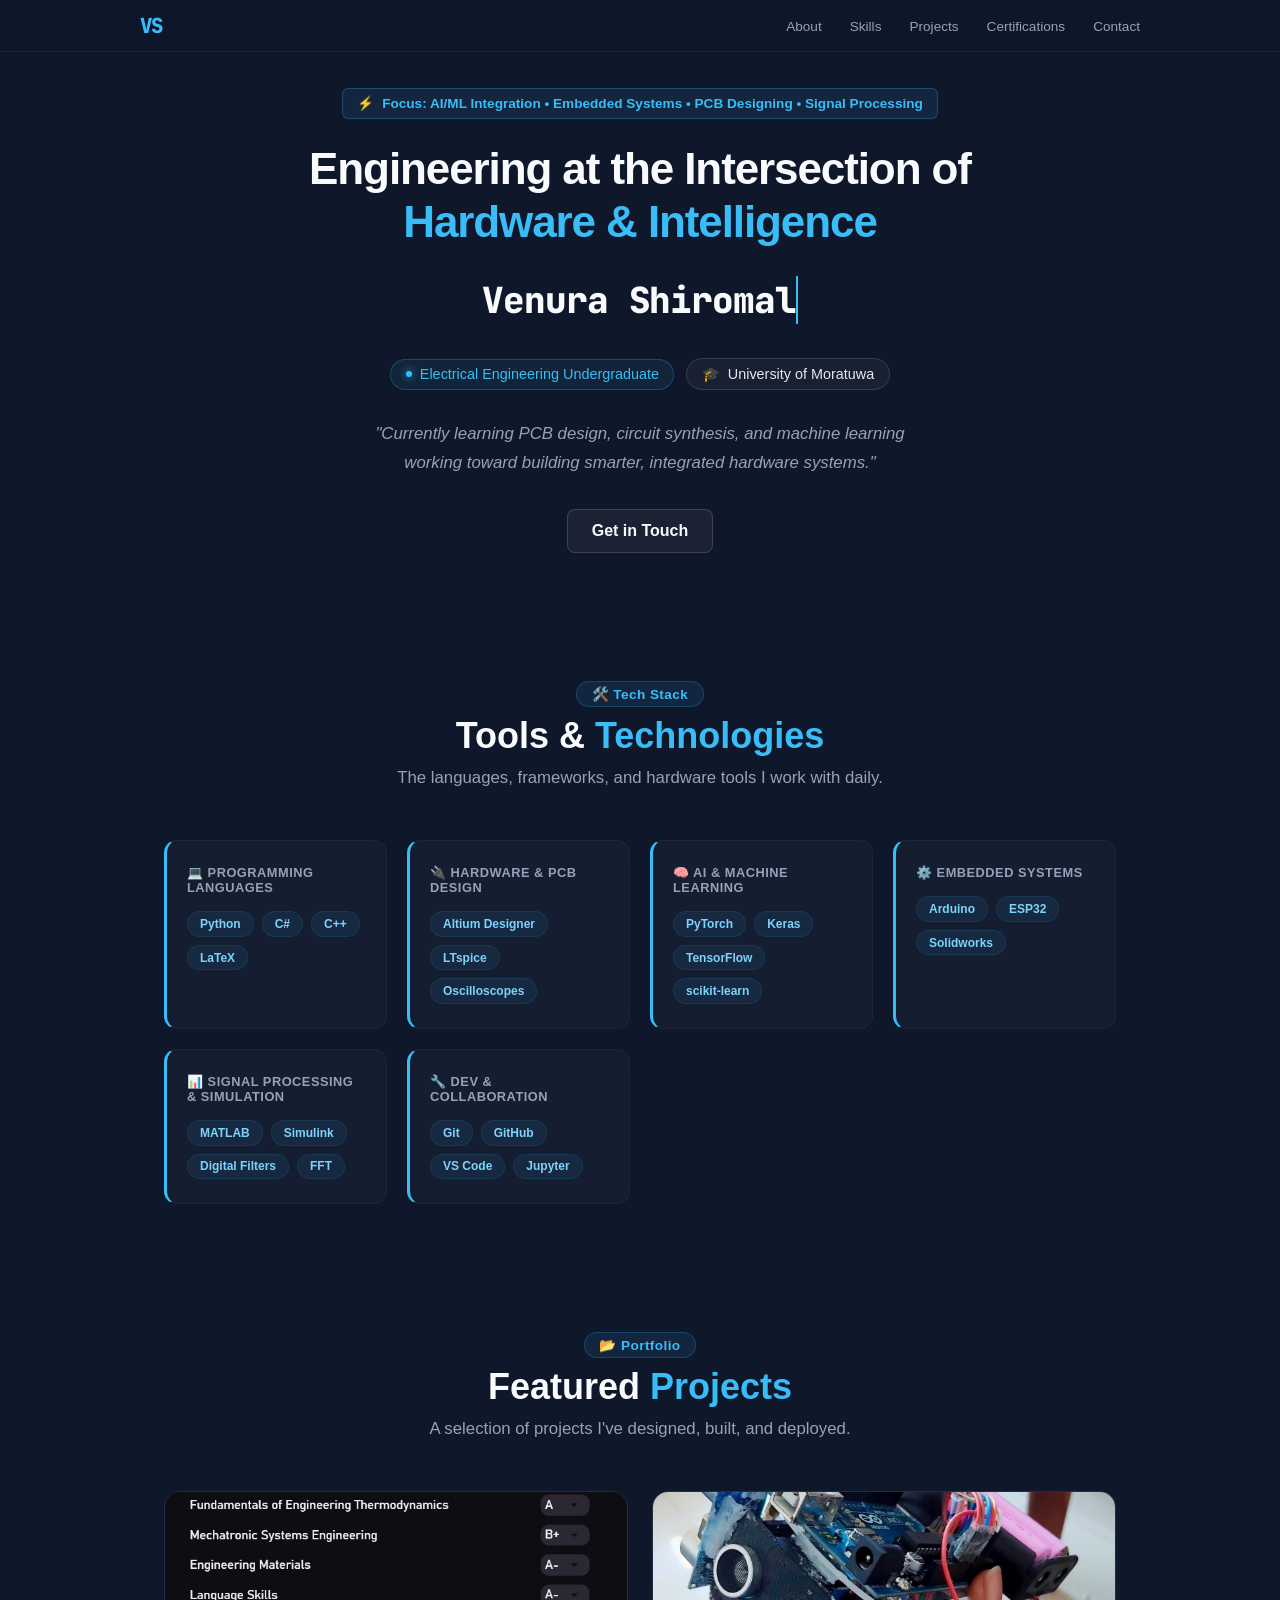
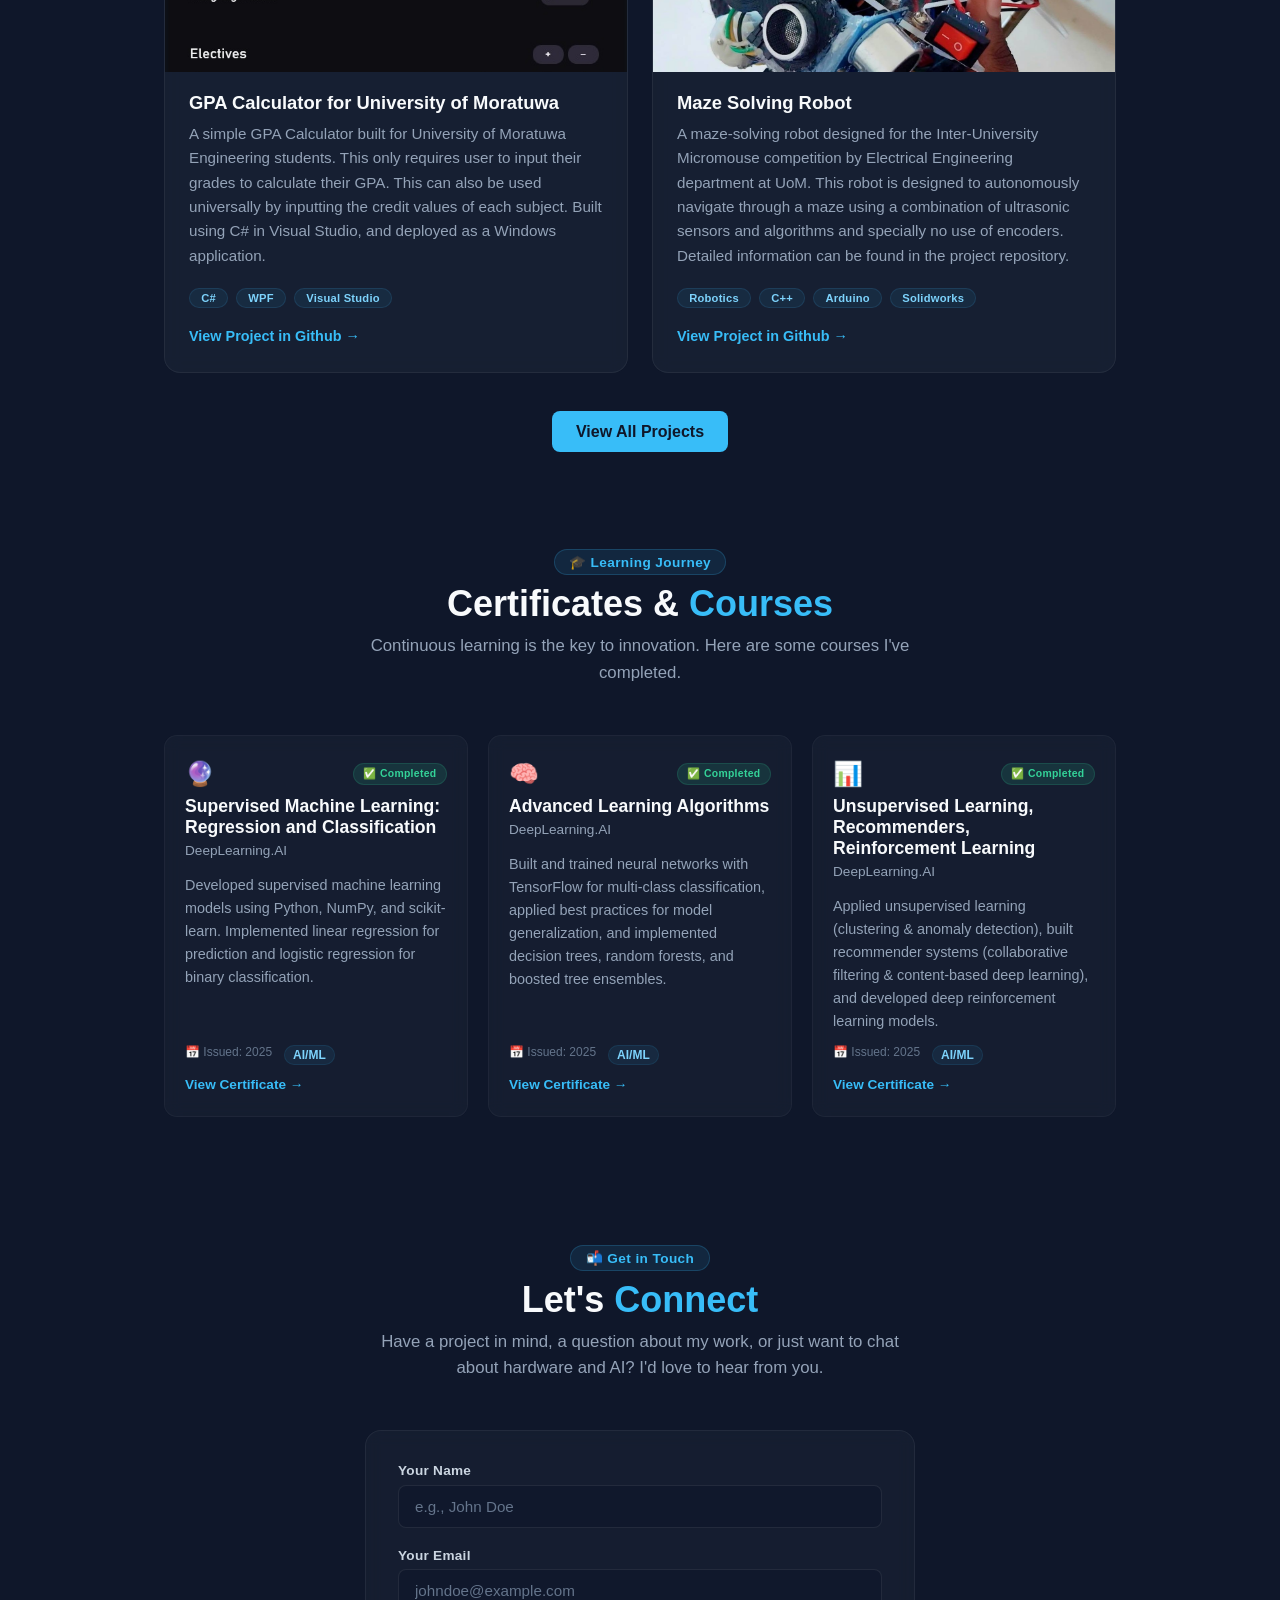
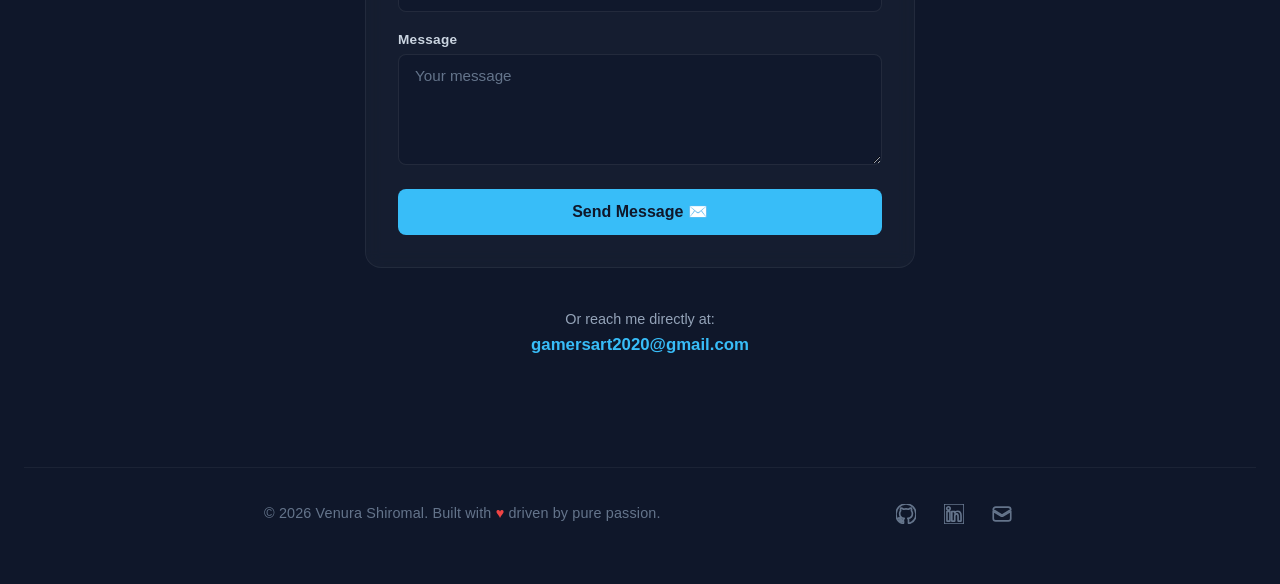
==== commit 5d4bf742: "Newly organized site" ====
--- a/index.html
+++ b/index.html
@@ -4,12 +4,14 @@
     <meta charset="UTF-8">
     <meta name="viewport" content="width=device-width, initial-scale=1.0">
     <title> Venura Shiromal </title>
-    <link rel="stylesheet" href="style.css">
+    <link rel="stylesheet" href="styles/global.css">
+    <link rel="stylesheet" href="styles/projects.css">
+    <link rel="stylesheet" href="styles/home.css">
 </head>
 <body>
 
     <!-- ===== TITLE SECTION ===== -->
-    <section id="about" class="hero-section">
+    <section id="about" class="title-section">
         <div class="focus-badge">
             <span class="lightning-icon">⚡</span> Focus: AI/ML Integration • Embedded Systems • PCB Designing • Signal Processing
         </div>
@@ -31,13 +33,12 @@
             </span>
         </div>
 
-        <p class="hero-description"> <i>
+        <p class="title-description"> <i>
             "Currently learning PCB design, circuit synthesis, and machine learning <br>
             working toward building smarter, integrated hardware systems."
         </i> </p>
 
-        <div class="hero-buttons">
-            <a href="#projects" class="btn btn-primary">View Projects</a>
+        <div class="title-buttons">
             <a href="#contact" class="btn btn-secondary">Get in Touch</a>
         </div>
     </section>
@@ -182,6 +183,11 @@
 
             </div>
         </div>
+
+        <div align="center" style="margin-top: 50px; margin-bottom: -20px;">
+            <a href="projects/index.html" class="btn btn-primary">View All Projects</a>
+        </div>
+
     </section>
 
     <!-- ===== CERTIFICATIONS SECTION ===== -->
@@ -293,7 +299,7 @@
     <!-- ===== NAVIGATION BAR ===== -->
     <nav class="navbar" id="navbar">
         <div class="nav-container">
-            <a href="#home" class="nav-logo">VS</a>
+            <a href="index.html" class="nav-logo">VS</a>
             <ul class="nav-links">
                 <li><a href="#about">About</a></li>
                 <li><a href="#skills">Skills</a></li>
--- a/styles/global.css
+++ b/styles/global.css
@@ -0,0 +1,370 @@
+/* =========================================
+   GLOBAL: BASE & RESET
+   ========================================= */
+@import url('https://fonts.googleapis.com/css2?family=JetBrains+Mono:wght@600;800&display=swap');
+
+* {
+    margin: 0;
+    padding: 0;
+    box-sizing: border-box;
+    font-family: 'Segoe UI', Tahoma, Geneva, Verdana, sans-serif;
+}
+
+html {
+    scroll-behavior: smooth;
+}
+
+body {
+    min-height: 100vh;
+    display: flex;
+    flex-direction: column;  
+    align-items: center;
+    justify-content: center;
+    background: #0f172a;
+    color: #f8fafc;
+    padding: 1.5rem;
+}
+
+h1 {
+    font-size: 2.25rem;
+    font-weight: 700;
+    margin-bottom: 0.75rem;
+    letter-spacing: -0.025em;
+}
+
+p {
+    color: #94a3b8;
+    line-height: 1.6;
+    margin-bottom: 2rem;
+    font-size: 1rem;
+}
+
+.accent-text {
+    color: #38bdf8;
+}
+
+/* =========================================
+   GLOBAL: KEYFRAMES
+   ========================================= */
+@keyframes typing {
+    from {
+        width: 0;
+    }
+    to {
+        width: 100%;
+    }
+}
+
+@keyframes blink {
+    from, to {
+        border-color: transparent;
+    }
+    50% {
+        border-color: #38bdf8;
+    }
+}
+
+@keyframes pulse {
+    0% {
+        transform: scale(0.9);
+        box-shadow: 0 0 0 0 rgba(56, 189, 248, 0.7);
+    }
+    70% {
+        transform: scale(1);
+        box-shadow: 0 0 0 6px rgba(56, 189, 248, 0);
+    }
+    100% {
+        transform: scale(0.9);
+        box-shadow: 0 0 0 0 rgba(56, 189, 248, 0);
+    }
+}
+
+/* =========================================
+   GLOBAL: REUSABLE COMPONENTS
+   ========================================= */
+.container {
+    background: rgba(30, 41, 59, 0.7);
+    border: 1px solid rgba(255, 255, 255, 0.1);
+    backdrop-filter: blur(12px);
+    border-radius: 1rem;
+    padding: 3rem 2rem;
+    max-width: 500px;
+    width: 100%;
+    text-align: center;
+    box-shadow: 0 20px 25px -5px rgba(0, 0, 0, 0.3);
+}
+
+.btn {
+    padding: 0.75rem 1.5rem;
+    border-radius: 8px;
+    font-weight: 600;
+    text-decoration: none;
+    transition: all 0.2s ease;
+}
+
+.btn-primary { 
+    background: #38bdf8; 
+    color: #0f172a; 
+}
+
+.btn-primary:hover { 
+    background: #7dd3fc; 
+    transform: translateY(-2px); 
+}
+
+.btn-secondary {
+    background: rgba(255, 255, 255, 0.05);
+    color: #f8fafc;
+    border: 1px solid rgba(255, 255, 255, 0.15);
+}
+
+.btn-secondary:hover { 
+    background: rgba(255, 255, 255, 0.1); 
+    transform: translateY(-2px); 
+}
+
+/* Section Headers */
+.section-header { 
+    text-align: center; 
+    margin-bottom: 3rem; 
+}
+
+.section-tag {
+    display: inline-block;
+    font-size: 0.85rem;
+    font-weight: 600;
+    color: #38bdf8;
+    background: rgba(56, 189, 248, 0.1);
+    padding: 0.25rem 0.9rem;
+    border-radius: 9999px;
+    border: 1px solid rgba(56, 189, 248, 0.2);
+    margin-bottom: 0.5rem;
+    letter-spacing: 0.03em;
+}
+
+.section-title {
+    font-size: 2.25rem;
+    font-weight: 800;
+    color: #f8fafc;
+    margin-bottom: 0.5rem;
+}
+
+.section-subtitle { 
+    font-size: 1.05rem; 
+    color: #94a3b8; 
+    max-width: 550px; 
+    margin: 0 auto; 
+}
+
+/* =========================================
+   GLOBAL: NAVIGATION BAR
+   ========================================= */
+.navbar {
+    position: fixed;
+    top: 0;
+    left: 0;
+    width: 100%;
+    z-index: 1000;
+    padding: 0.75rem 1.5rem;
+    background: rgba(15, 23, 42, 0.7);
+    backdrop-filter: blur(12px);         
+    border-bottom: 1px solid rgba(255, 255, 255, 0.05);
+}
+
+.navbar.scrolled { 
+    background: rgba(15, 23, 42, 0.9); 
+}
+
+.nav-container {
+    max-width: 1000px;
+    margin: 0 auto;
+    display: flex;
+    justify-content: space-between;
+    align-items: center;
+}
+
+.nav-logo {
+    font-family: 'JetBrains Mono', monospace;
+    font-size: 1.3rem;
+    font-weight: 800;
+    color: #38bdf8;
+    text-decoration: none;
+    letter-spacing: -0.03em;
+    transition: all 0.2s ease;
+}
+
+.nav-logo:hover {
+    color: #7dd3fc;
+}
+
+.nav-links {
+    display: flex;
+    list-style: none;
+    gap: 1.75rem;
+    align-items: center;
+    margin: 0;
+    padding: 0;
+}
+
+.nav-links a {
+    color: #94a3b8;
+    text-decoration: none;
+    font-size: 0.85rem;
+    font-weight: 500;
+    transition: all 0.2s ease;
+    padding: 0.25rem 0;
+    border-bottom: 2px solid transparent;
+}
+
+.nav-links a:hover {
+    color: #f8fafc;
+    border-bottom-color: #38bdf8;
+}
+
+.nav-toggle {
+    display: none;
+    flex-direction: column;
+    gap: 4px;
+    background: none;
+    border: none;
+    cursor: pointer;
+    padding: 0.25rem;
+}
+
+.nav-toggle span {
+    display: block;
+    width: 24px;
+    height: 2px;
+    background: #f8fafc;
+    transition: all 0.3s ease;
+}
+
+@media (max-width: 768px) {
+    .nav-toggle {
+        display: flex;
+    }
+
+    .nav-links {
+        position: absolute;
+        top: 100%;
+        left: 0;
+        right: 0;
+        background: rgba(15, 23, 42, 0.95);
+        backdrop-filter: blur(12px);
+        flex-direction: column;
+        padding: 1.5rem;
+        gap: 1rem;
+        border-bottom: 1px solid rgba(255, 255, 255, 0.05);
+        transform: translateY(-120%);
+        transition: transform 0.3s ease;
+        opacity: 0;
+        pointer-events: none;
+    }
+
+    .nav-links.open {
+        transform: translateY(0);
+        opacity: 1;
+        pointer-events: all;
+    }
+
+    .nav-links a {
+        font-size: 1rem;
+        padding: 0.5rem 0;
+        border-bottom: none;
+        text-align: center;
+        width: 100%;
+    }
+
+    .nav-toggle.open span:nth-child(1) {
+        transform: rotate(45deg) translate(4px, 4px);
+    }
+
+    .nav-toggle.open span:nth-child(2) {
+        opacity: 0;
+    }
+
+    .nav-toggle.open span:nth-child(3) {
+        transform: rotate(-45deg) translate(4px, -4px);
+    }
+}
+
+@media (max-width: 480px) {
+    .navbar {
+        padding: 0.5rem 1rem;
+    }
+
+    .nav-logo {
+        font-size: 1.1rem;
+    }
+}
+
+/* =========================================
+   GLOBAL: FOOTER
+   ========================================= */
+.site-footer {
+    width: 100%;
+    margin-top: 2rem;
+    border-top: 1px solid rgba(255, 255, 255, 0.05);
+}
+
+.footer-container {
+    max-width: 800px;
+    margin: 0 auto;
+    padding: 2rem 1.5rem;
+    display: flex;
+    justify-content: space-between;
+    align-items: center;
+    flex-wrap: wrap;
+    gap: 1rem;
+}
+
+.footer-copy {
+    font-size: 0.9rem;
+    color: #64748b;
+    margin-bottom: 0;
+    letter-spacing: 0.01em;
+}
+
+.footer-heart {
+    color: #ef4444;
+    display: inline-block;
+    transition: transform 0.2s ease;
+}
+
+.footer-heart:hover {
+    transform: scale(1.3);
+}
+
+.footer-socials {
+    display: flex;
+    align-items: center;
+    gap: 1.25rem;
+}
+
+.social-link {
+    color: #64748b;
+    transition: all 0.25s ease;
+    display: flex;
+    align-items: center;
+    justify-content: center;
+    padding: 0.25rem;
+    border-radius: 6px;
+    text-decoration: none;
+}
+
+.social-link:hover {
+    color: #38bdf8;
+    transform: translateY(-2px);
+}
+
+@media (max-width: 640px) {
+    .footer-container {
+        flex-direction: column;
+        text-align: center;
+        gap: 0.75rem;
+    }
+
+    .footer-socials {
+        gap: 1.5rem;
+    }
+}
--- a/styles/projects.css
+++ b/styles/projects.css
@@ -0,0 +1,104 @@
+/* =========================================
+   PROJECTS SECTION & CARDS
+   ========================================= */
+.projects-section {
+    width: 100%;
+    max-width: 1000px;
+    margin: 0 auto;
+    padding: 4rem 1.5rem;
+}
+
+.projects-grid {
+    display: grid;
+    grid-template-columns: repeat(auto-fit, minmax(280px, 1fr));
+    gap: 1.5rem;
+}
+
+.project-card {
+    background: rgba(30, 41, 59, 0.5);
+    backdrop-filter: blur(8px);
+    border: 1px solid rgba(255, 255, 255, 0.06);
+    border-radius: 1rem;
+    overflow: hidden;          
+    transition: all 0.3s ease;
+    display: flex;
+    flex-direction: column;
+}
+
+.project-card:hover {
+    transform: translateY(-4px);
+    border-color: rgba(56, 189, 248, 0.3);
+    background: rgba(30, 41, 59, 0.8);
+    box-shadow: 0 12px 24px -8px rgba(0, 0, 0, 0.4);
+}
+
+.project-image {
+    height: 180px;
+    display: flex;
+    align-items: center;
+    justify-content: center;
+    position: relative;
+    overflow: hidden;         
+}
+
+.project-content {
+    padding: 1.25rem 1.5rem 1.75rem;
+    display: flex;
+    flex-direction: column;
+    flex-grow: 1;
+}
+
+.project-title { 
+    font-size: 1.15rem; 
+    font-weight: 700; 
+    color: #f8fafc; 
+    margin-bottom: 0.5rem; 
+}
+
+.project-description { 
+    font-size: 0.95rem; 
+    color: #94a3b8; 
+    line-height: 1.6; 
+    flex-grow: 1; 
+    margin-bottom: 1.25rem; 
+}
+
+.tech-tags { 
+    display: flex; 
+    flex-wrap: wrap; 
+    gap: 0.5rem; 
+    margin-bottom: 1.25rem; 
+}
+
+.tag {
+    background: rgba(56, 189, 248, 0.08); 
+    color: #7dd3fc; 
+    font-size: 0.7rem; 
+    font-weight: 600;
+    padding: 0.2rem 0.7rem; 
+    border-radius: 9999px; 
+    border: 1px solid rgba(56, 189, 248, 0.12); 
+    letter-spacing: 0.02em;
+}
+
+.project-link {
+    color: #38bdf8; 
+    text-decoration: none; 
+    font-weight: 600; 
+    font-size: 0.9rem;
+    transition: all 0.2s ease; 
+    display: inline-flex; 
+    align-items: center; 
+    gap: 0.3rem; 
+    margin-top: auto;
+}
+
+.project-link:hover {
+    color: #7dd3fc; 
+    gap: 0.6rem; 
+}
+
+@media (max-width: 640px) {
+    .projects-grid { grid-template-columns: 1fr; max-width: 400px; margin: 0 auto; }
+    .project-image { height: 140px; }
+}
--- a/styles/home.css
+++ b/styles/home.css
@@ -0,0 +1,447 @@
+/* =========================================
+   HOME: TITLE SECTION
+   ========================================= */
+.title-section {
+    max-width: 800px;
+    margin: 0 auto;
+    padding: 4rem 1.5rem;
+    text-align: center;
+    display: flex;
+    flex-direction: column;
+    align-items: center;
+}
+
+.title-section h1 {
+    font-size: 2.75rem;
+    line-height: 1.2;
+    font-weight: 800;
+    color: #f8fafc;
+    margin-bottom: 0.5rem;
+}
+
+.title-description {
+    font-size: 1.05rem;
+    color: #94a3b8;
+    line-height: 1.7;
+    margin-bottom: 2rem;
+    max-width: 650px;
+}
+
+.title-buttons {
+    display: flex;
+    gap: 1rem;
+}
+
+.focus-badge {
+    display: inline-flex;
+    align-items: center;
+    gap: 0.5rem;
+    background: rgba(56, 189, 248, 0.1);
+    color: #38bdf8;
+    border: 1px solid rgba(56, 189, 248, 0.25);
+    padding: 0.4rem 0.9rem;
+    border-radius: 6px;
+    font-size: 0.85rem;
+    font-weight: 600;
+    margin-bottom: 1.5rem;
+}
+
+.name-container {
+    margin: 0.5rem 0 1rem 0;
+    display: flex;
+    flex-direction: column;
+    align-items: center;
+}
+
+.typewriter-wrapper {
+    display: inline-block;
+}
+
+.developer-name {
+    font-family: 'JetBrains Mono', monospace;
+    font-size: 2.25rem;
+    font-weight: 800;
+    letter-spacing: -0.03em;
+}
+
+.typewriter {
+    display: inline-block;
+    overflow: hidden;
+    white-space: nowrap;
+    border-right: 2px solid #38bdf8;
+    width: 0;
+    animation: typing 2.5s steps(15, end) forwards, blink 0.8s step-end infinite;
+}
+
+.subtitle-badge-container {
+    display: flex;
+    align-items: center;
+    justify-content: center;
+    gap: 0.75rem;
+    flex-wrap: wrap;
+    margin-top: 0.75rem;
+}
+
+.role-pill, .uni-pill {
+    display: inline-flex;
+    align-items: center;
+    gap: 0.5rem;
+    padding: 0.4rem 0.9rem;
+    border-radius: 9999px;
+    font-size: 0.9rem;
+    font-weight: 500;
+    transition: all 0.2s ease;
+}
+
+.role-pill {
+    background: rgba(56, 189, 248, 0.08);
+    color: #38bdf8;
+    border: 1px solid rgba(56, 189, 248, 0.25);
+}
+
+.uni-pill {
+    background: rgba(255, 255, 255, 0.04);
+    color: #e2e8f0;
+    border: 1px solid rgba(255, 255, 255, 0.12);
+}
+
+.role-pill:hover, .uni-pill:hover {
+    transform: translateY(-2px);
+    border-color: rgba(56, 189, 248, 0.5);
+}
+
+.role-glow {
+    width: 6px;
+    height: 6px;
+    background-color: #38bdf8;
+    border-radius: 50%;
+    box-shadow: 0 0 8px #38bdf8;
+    animation: pulse 1.8s infinite ease-in-out;
+    display: inline-block;
+}
+
+/* =========================================
+   HOME: SKILLS SECTION
+   ========================================= */
+.skills-section {
+    width: 100%;
+    max-width: 1000px;
+    margin: 0 auto;
+    padding: 4rem 1.5rem;
+}
+
+.skills-grid {
+    display: grid;
+    grid-template-columns: repeat(auto-fit, minmax(200px, 1fr));
+    gap: 1.25rem;
+}
+
+.skill-card {
+    background: rgba(30, 41, 59, 0.4);
+    backdrop-filter: blur(8px);
+    border: 1px solid rgba(255, 255, 255, 0.04);
+    border-radius: 0.8rem;
+    padding: 1.5rem 1.25rem;
+    border-left: 3px solid #38bdf8;
+    transition: all 0.3s ease;
+}
+
+.skill-card:hover {
+    transform: translateY(-4px);
+    background: rgba(30, 41, 59, 0.7);
+    border-color: rgba(56, 189, 248, 0.3);
+    box-shadow: 0 8px 20px rgba(0, 0, 0, 0.3);
+}
+
+.skill-category {
+    font-size: 0.8rem;
+    font-weight: 700;
+    color: #94a3b8;
+    letter-spacing: 0.04em;
+    margin-bottom: 1rem;
+    text-transform: uppercase;
+}
+
+.skill-tags {
+    display: flex;
+    flex-wrap: wrap;
+    gap: 0.5rem;
+}
+
+.skill-tag {
+    background: rgba(56, 189, 248, 0.08);
+    color: #7dd3fc;
+    font-size: 0.75rem;
+    font-weight: 600;
+    padding: 0.3rem 0.75rem;
+    border-radius: 9999px;
+    border: 1px solid rgba(56, 189, 248, 0.1);
+    transition: all 0.2s ease;
+    cursor: default;
+}
+
+.skill-tag:hover {
+    background: rgba(56, 189, 248, 0.18);
+    border-color: #38bdf8;
+    transform: scale(1.04);
+}
+
+@media (max-width: 768px) {
+    .skills-grid {
+        grid-template-columns: repeat(auto-fit, minmax(160px, 1fr));
+        gap: 1rem;
+    }
+    .skill-card {
+        padding: 1.25rem 1rem;
+    }
+}
+
+@media (max-width: 480px) {
+    .skills-grid {
+        grid-template-columns: 1fr;
+        max-width: 350px;
+        margin: 0 auto;
+    }
+}
+
+/* =========================================
+   HOME: CERTIFICATIONS SECTION
+   ========================================= */
+.certs-section {
+    width: 100%;
+    max-width: 1000px;
+    margin: 0 auto;
+    padding: 4rem 1.5rem;
+}
+
+.certs-grid {
+    display: grid;
+    grid-template-columns: repeat(auto-fit, minmax(260px, 1fr));
+    gap: 1.25rem;
+}
+
+.cert-card {
+    background: rgba(30, 41, 59, 0.4);
+    backdrop-filter: blur(8px);
+    border: 1px solid rgba(255, 255, 255, 0.04);
+    border-radius: 0.8rem;
+    padding: 1.5rem 1.25rem;
+    display: flex;
+    flex-direction: column;
+    transition: all 0.3s ease;
+}
+
+.cert-card:hover {
+    transform: translateY(-4px);
+    background: rgba(30, 41, 59, 0.7);
+    border-color: rgba(56, 189, 248, 0.25);
+    box-shadow: 0 8px 20px rgba(0, 0, 0, 0.3);
+}
+
+.cert-header {
+    display: flex;
+    justify-content: space-between;
+    align-items: center;
+    margin-bottom: 0.5rem;
+}
+
+.cert-emoji {
+    font-size: 1.5rem;
+}
+
+.cert-status {
+    font-size: 0.65rem;
+    font-weight: 700;
+    color: #34d399;
+    background: rgba(52, 211, 153, 0.12);
+    padding: 0.2rem 0.6rem;
+    border-radius: 9999px;
+    border: 1px solid rgba(52, 211, 153, 0.15);
+    letter-spacing: 0.03em;
+}
+
+.cert-title {
+    font-size: 1.1rem;
+    font-weight: 700;
+    color: #f8fafc;
+    margin-bottom: 0.15rem;
+}
+
+.cert-issuer {
+    font-size: 0.85rem;
+    color: #94a3b8;
+    margin-bottom: 0.75rem;
+}
+
+.cert-description {
+    font-size: 0.9rem;
+    color: #94a3b8;
+    line-height: 1.6;
+    flex-grow: 1;
+    margin-bottom: 0.75rem;
+}
+
+.cert-meta {
+    display: flex;
+    gap: 0.75rem;
+    flex-wrap: wrap;
+    margin-bottom: 0.75rem;
+    font-size: 0.75rem;
+}
+
+.cert-date {
+    color: #64748b;
+}
+
+.cert-category {
+    background: rgba(56, 189, 248, 0.08);
+    color: #7dd3fc;
+    padding: 0.1rem 0.5rem;
+    border-radius: 9999px;
+    border: 1px solid rgba(56, 189, 248, 0.1);
+    font-weight: 600;
+}
+
+.cert-link {
+    color: #38bdf8;
+    text-decoration: none;
+    font-weight: 600;
+    font-size: 0.85rem;
+    transition: all 0.2s ease;
+    display: inline-flex;
+    align-items: center;
+    gap: 0.3rem;
+    margin-top: auto;
+}
+
+.cert-link:hover {
+    color: #7dd3fc;
+    gap: 0.5rem;
+}
+
+@media (max-width: 768px) {
+    .certs-grid {
+        grid-template-columns: repeat(auto-fit, minmax(220px, 1fr));
+        gap: 1rem;
+    }
+}
+
+@media (max-width: 480px) {
+    .certs-grid {
+        grid-template-columns: 1fr;
+        max-width: 350px;
+        margin: 0 auto;
+    }
+    .cert-card {
+        padding: 1.25rem;
+    }
+}
+
+/* =========================================
+   HOME: CONTACT SECTION
+   ========================================= */
+.contact-section {
+    width: 100%;
+    max-width: 800px;
+    margin: 0 auto;
+    padding: 4rem 1.5rem;
+}
+
+.contact-wrapper {
+    max-width: 550px;
+    margin: 0 auto;
+}
+
+.contact-form {
+    display: flex;
+    flex-direction: column;
+    gap: 1.25rem;
+    background: rgba(30, 41, 59, 0.4);
+    backdrop-filter: blur(8px);
+    border: 1px solid rgba(255, 255, 255, 0.06);
+    border-radius: 1rem;
+    padding: 2rem;
+}
+
+.form-group {
+    display: flex;
+    flex-direction: column;
+    gap: 0.4rem;
+}
+
+.form-group label {
+    font-size: 0.85rem;
+    font-weight: 600;
+    color: #cbd5e1;
+    letter-spacing: 0.02em;
+}
+
+.form-group input, .form-group textarea {
+    width: 100%;
+    padding: 0.75rem 1rem;
+    background: rgba(15, 23, 42, 0.6);
+    border: 1px solid rgba(255, 255, 255, 0.08);
+    border-radius: 0.5rem;
+    color: #f8fafc;
+    font-size: 0.95rem;
+    transition: all 0.3s ease;
+    outline: none;
+    font-family: inherit;
+    resize: vertical;
+}
+
+.form-group input::placeholder, .form-group textarea::placeholder {
+    color: #64748b;
+}
+
+.form-group input:focus, .form-group textarea:focus {
+    border-color: #38bdf8;
+    box-shadow: 0 0 0 3px rgba(56, 189, 248, 0.15);
+    background: rgba(15, 23, 42, 0.8);
+}
+
+.submit-btn {
+    width: 100%;
+    padding: 0.85rem;
+    margin-top: 0.25rem;
+    font-size: 1rem;
+    cursor: pointer;
+    border: none;
+    transition: all 0.3s ease;
+}
+
+.submit-btn:hover {
+    transform: translateY(-2px);
+    box-shadow: 0 8px 20px rgba(56, 189, 248, 0.25);
+}
+
+.direct-contact {
+    text-align: center;
+    margin-top: 1.5rem;
+    padding: 1rem;
+}
+
+.direct-contact p {
+    font-size: 0.9rem;
+    color: #94a3b8;
+    margin-bottom: 0.25rem;
+}
+
+.email-link {
+    color: #38bdf8;
+    text-decoration: none;
+    font-weight: 600;
+    font-size: 1.05rem;
+    transition: all 0.2s ease;
+}
+
+.email-link:hover {
+    color: #7dd3fc;
+    text-decoration: underline;
+}
+
+@media (max-width: 640px) {
+    .contact-form {
+        padding: 1.5rem;
+    }
+}
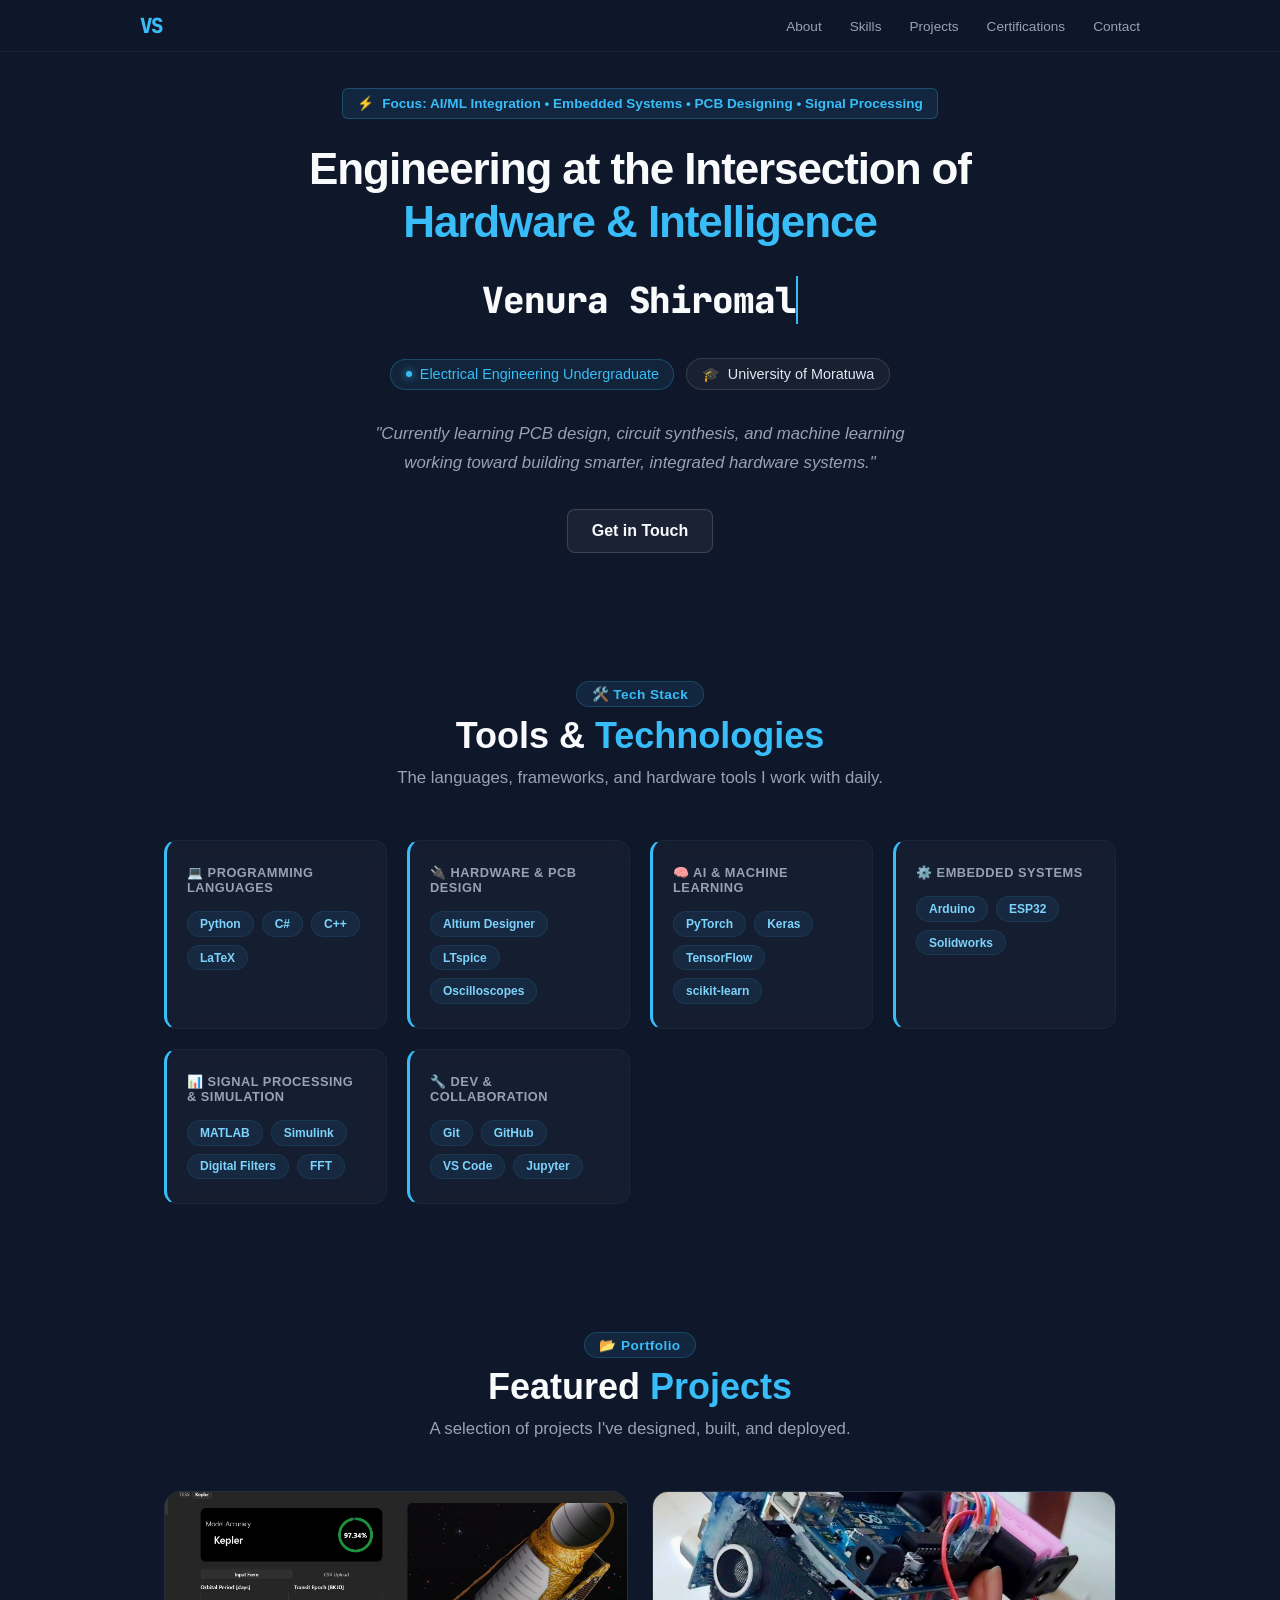
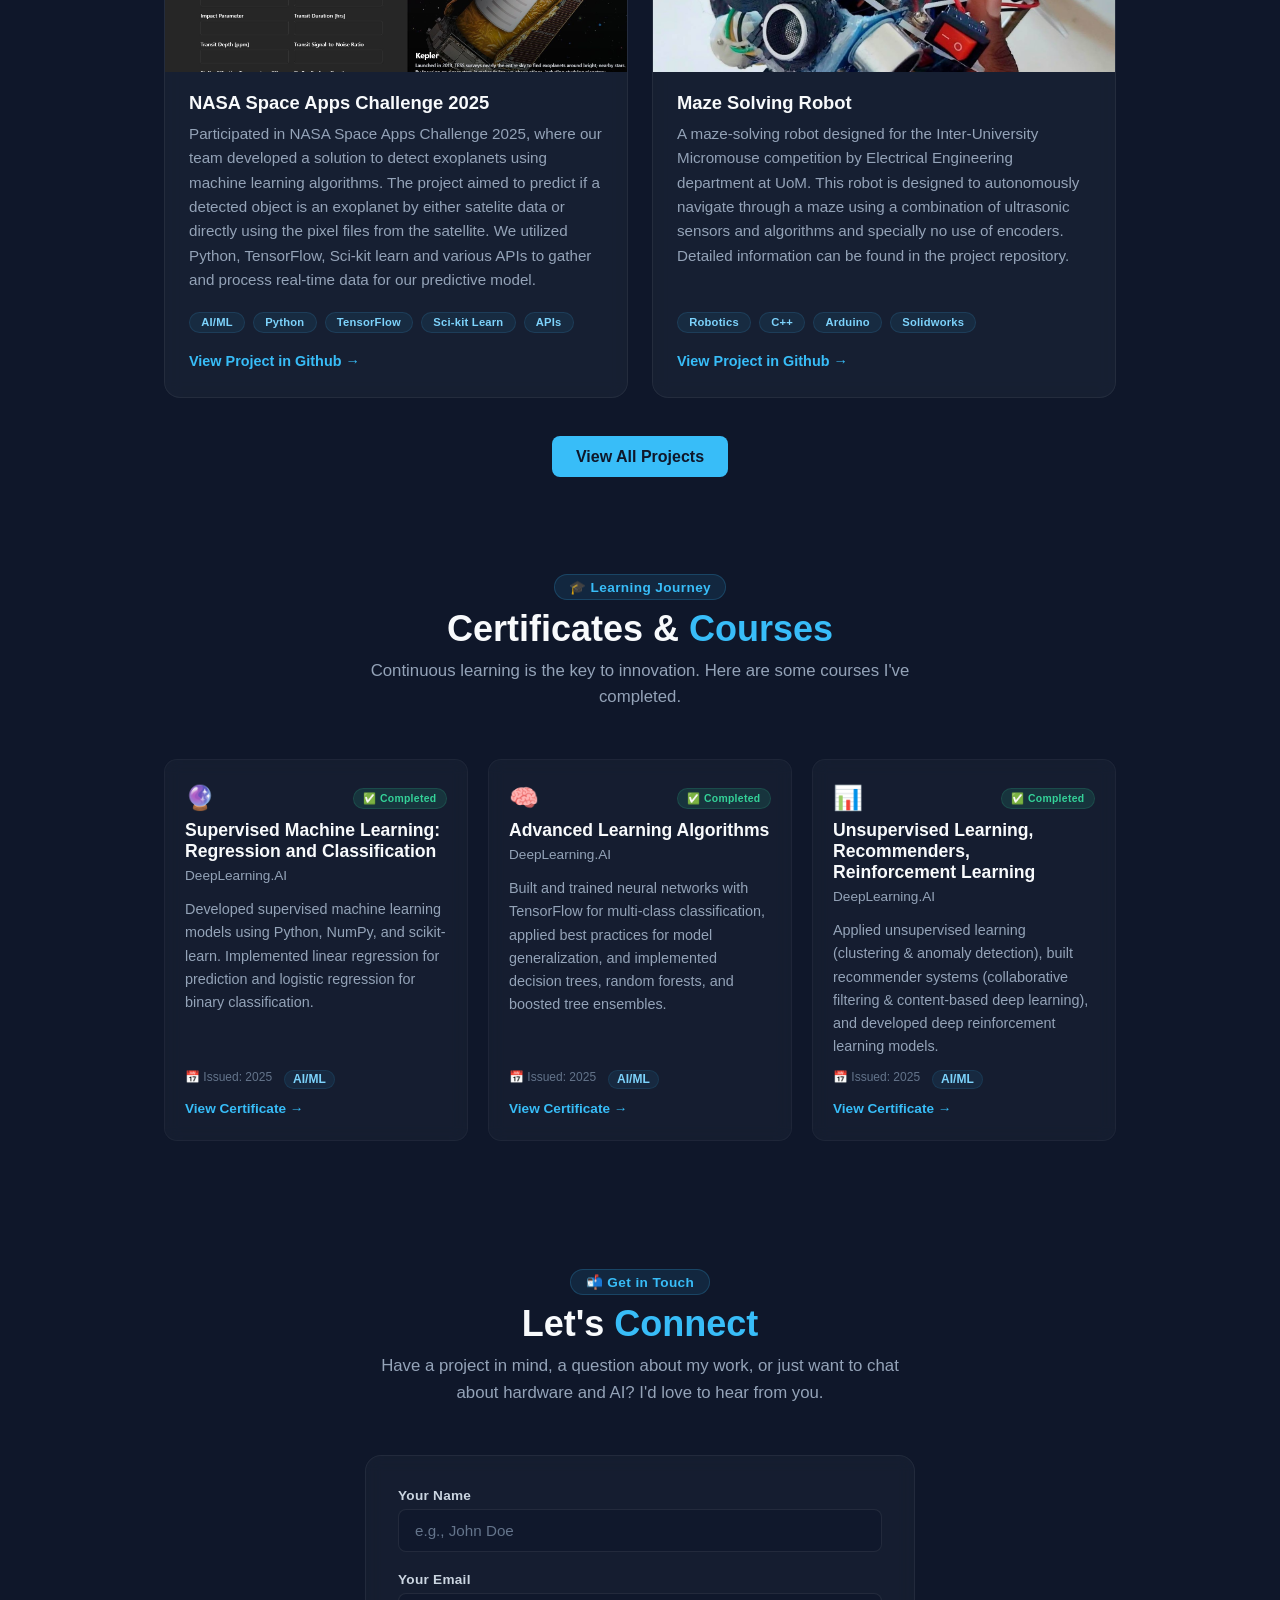
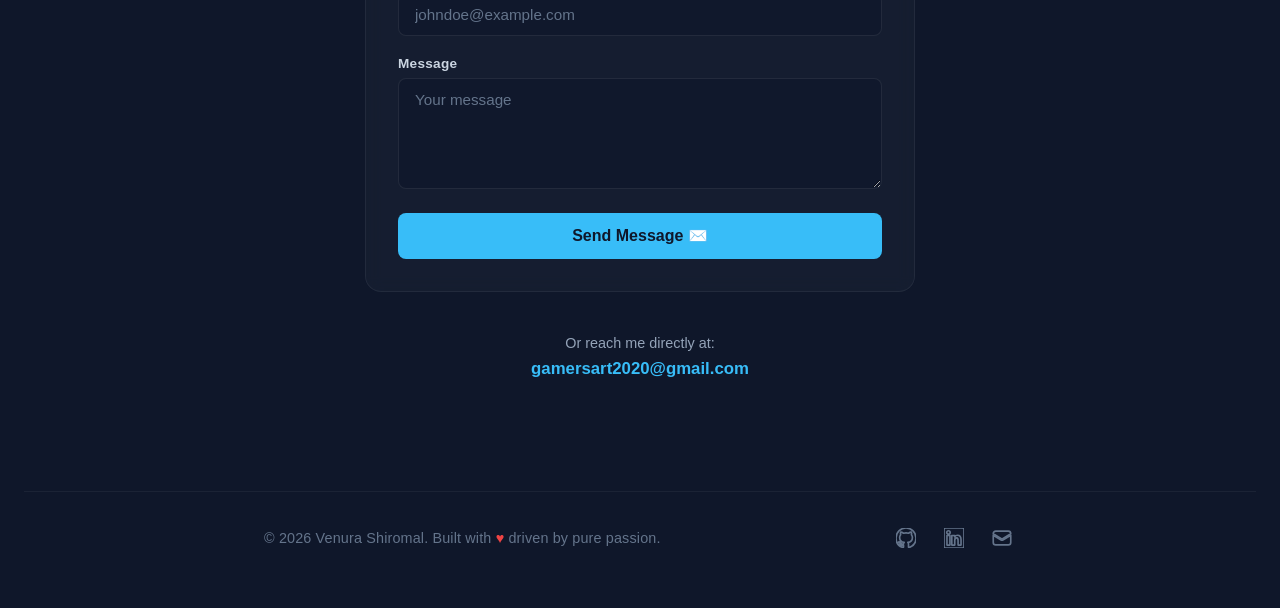
==== commit 592cd5f6: "Updated Projects" ====
--- a/index.html
+++ b/index.html
@@ -128,30 +128,31 @@
             </div>
 
             <div class="projects-grid">
-                
+
                 <div class="project-card">
                     <div class="project-image">
-                        <img src="./media/projects/gpa_cal.jpg" alt="GPA Calculator" style="
-                                width: 100%;               
+                        <img src="./media/projects/NASA_2025.jpg" alt="NASA_SpaceApps_2025" style="
+                                width: 110%;               
                                 height: auto;          
                                 display: block;
-                                transform: translateY(15px);
+                                transform: translateY(0px);
                             ">
                     </div>
                     <div class="project-content">
-                        <h3 class="project-title">GPA Calculator for University of Moratuwa</h3>
+                        <h3 class="project-title">NASA Space Apps Challenge 2025</h3>
                         <p class="project-description">
-                            A simple GPA Calculator built for University of Moratuwa Engineering students. 
-                            This only requires user to input their grades to calculate their GPA.
-                            This can also be used universally by inputting the credit values of each subject.
-                            Built using C# in Visual Studio, and deployed as a Windows application.
+                            Participated in NASA Space Apps Challenge 2025, where our team developed a solution to detect exoplanets using machine learning algorithms. 
+                            The project aimed to predict if a detected object is an exoplanet by either satelite data or directly using the pixel files from the satellite.
+                            We utilized Python, TensorFlow, Sci-kit learn and various APIs to gather and process real-time data for our predictive model.
                         </p>
                         <div class="tech-tags">
-                            <span class="tag">C#</span>
-                            <span class="tag">WPF</span>
-                            <span class="tag">Visual Studio</span>
+                            <span class="tag">AI/ML</span>
+                            <span class="tag">Python</span>
+                            <span class="tag">TensorFlow</span>
+                            <span class="tag">Sci-kit Learn</span>
+                            <span class="tag">APIs</span>
                         </div>
-                        <a href="https://github.com/Venura-Shiromal/GPA-Calculator-BetterGUI" class="project-link">View Project in Github →</a>
+                        <a href="https://github.com/Venura-Shiromal/NASA-Space-Apps-2025" class="project-link">View Project in Github →</a>
                     </div>
                 </div>
 
